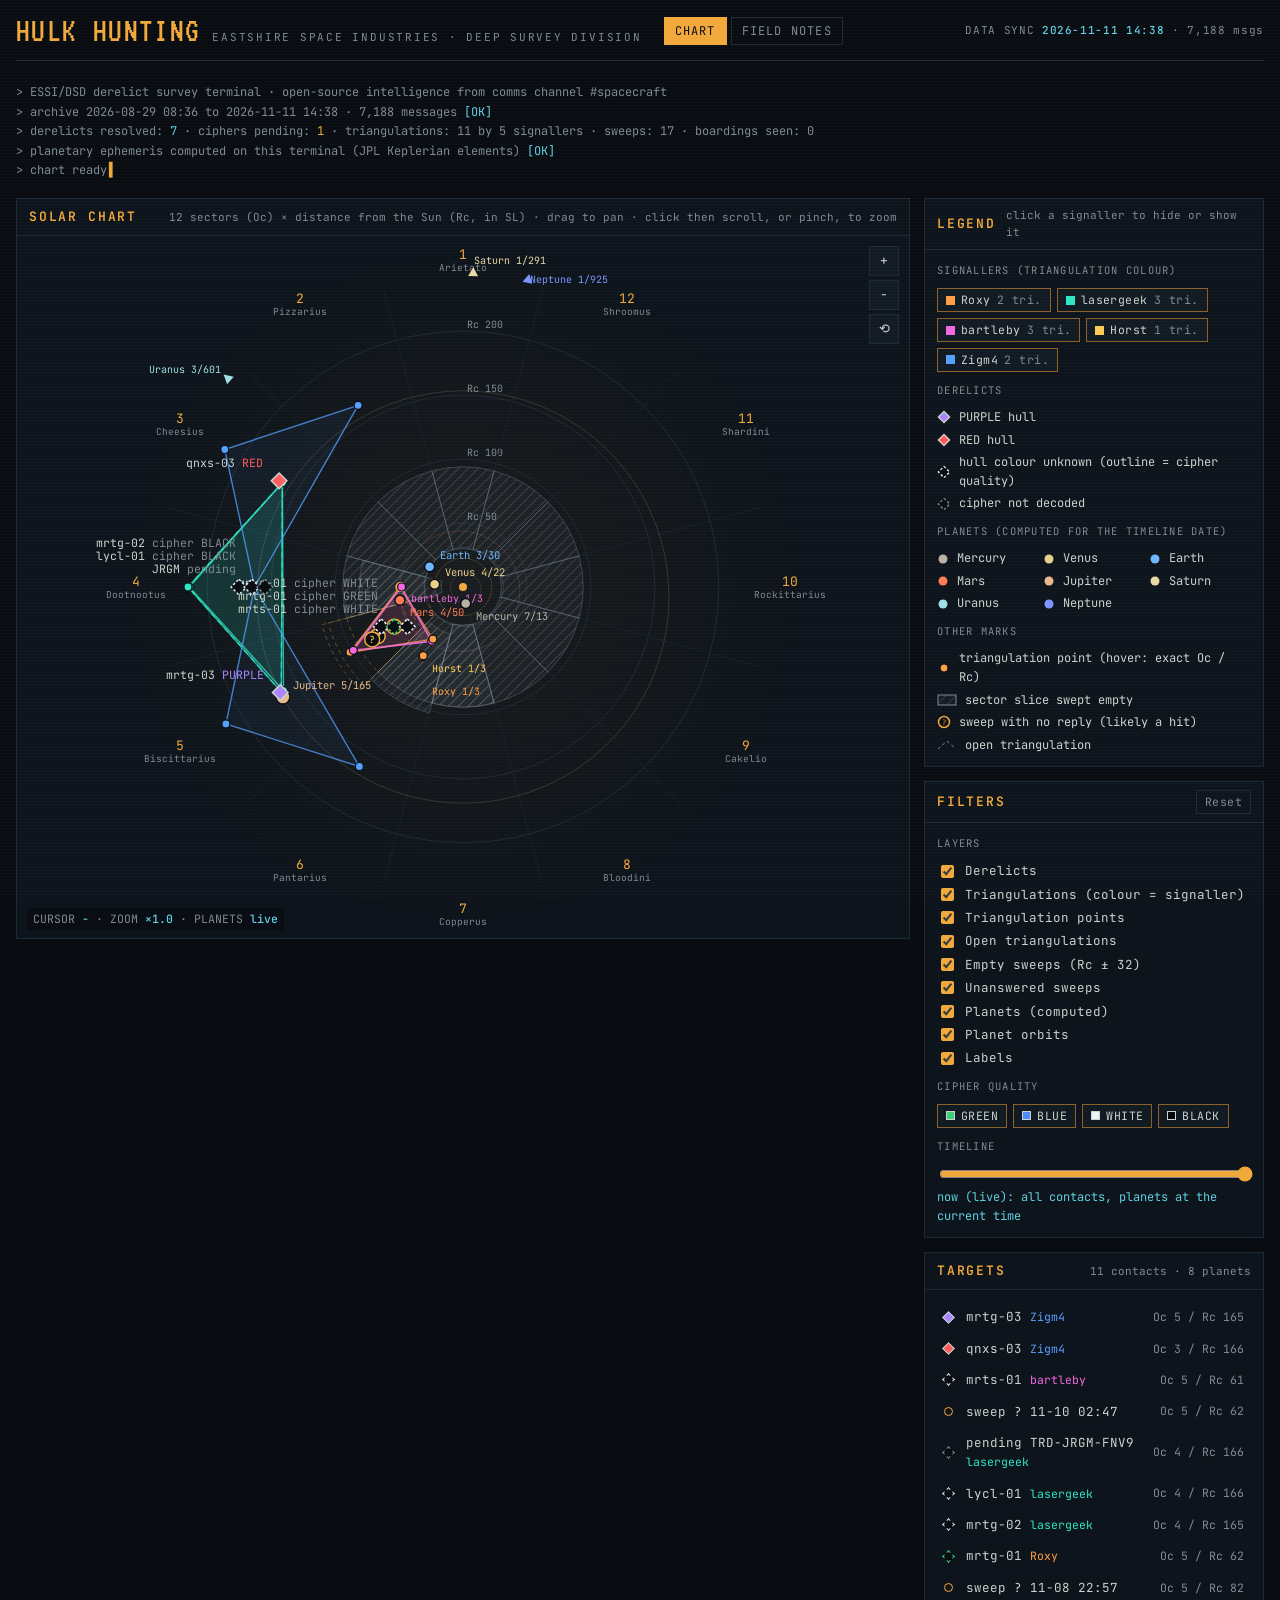
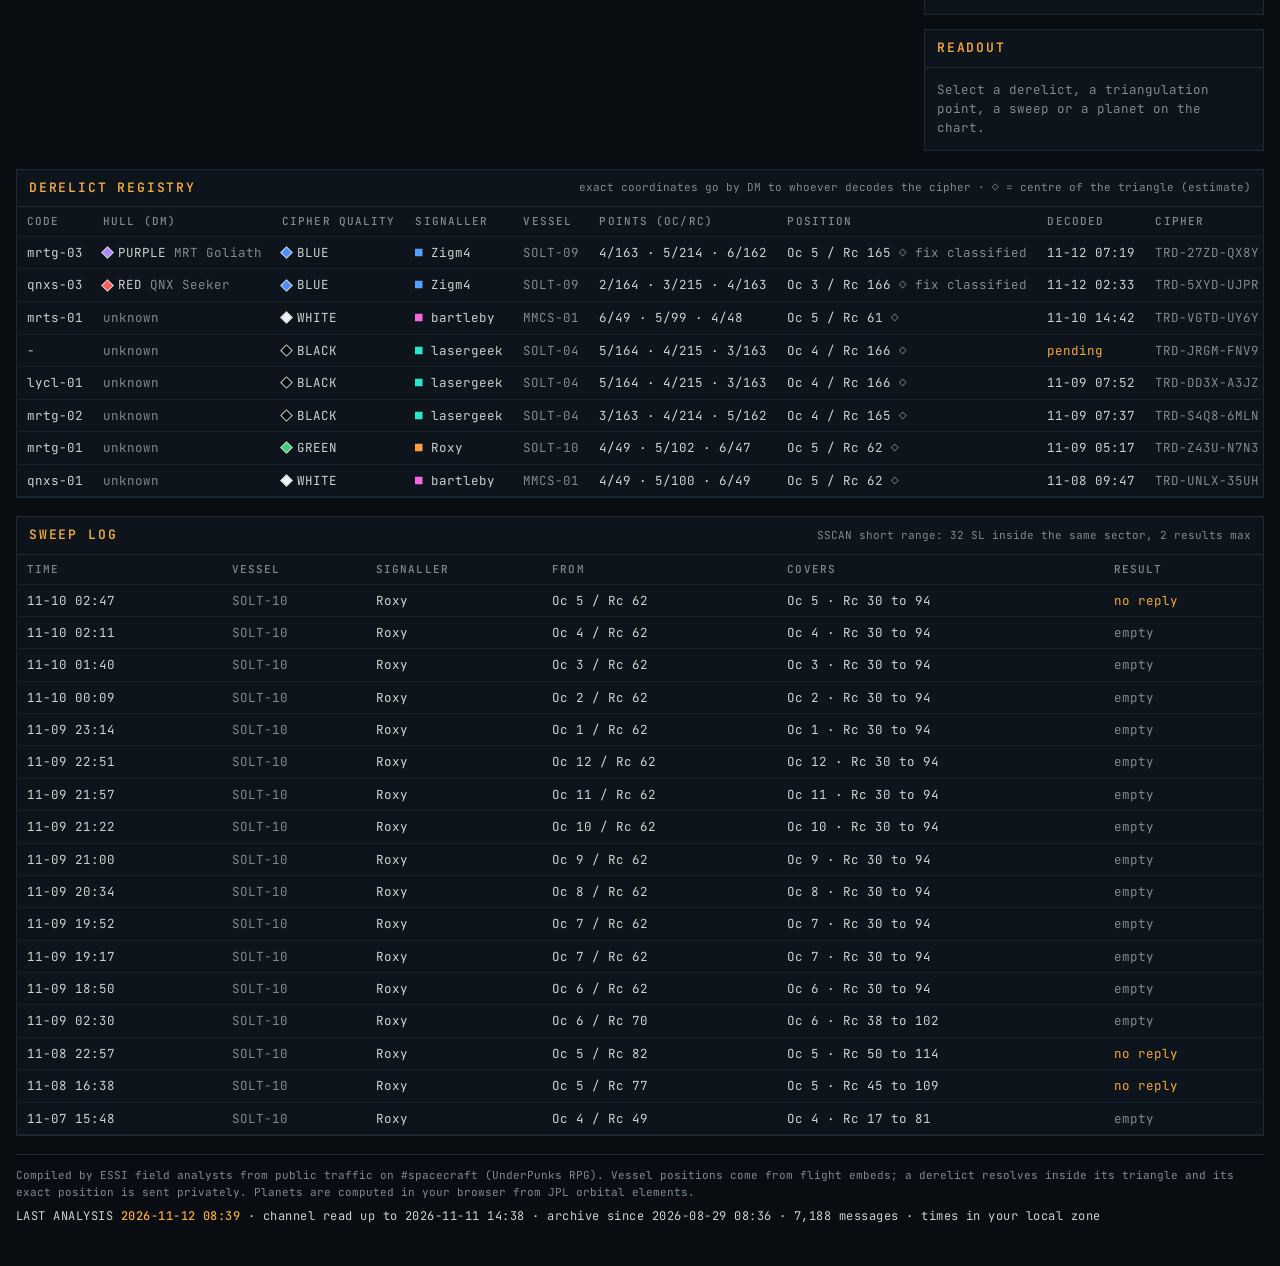
==== docs/index.html @ 432b31e9 "ESSI Hulk Hunting: survey chart, field notes and build tool Interactive polar chart of derelicts, tr" ====
<!doctype html>
<html lang="en">
<head>
<meta charset="utf-8">
<meta name="viewport" content="width=device-width, initial-scale=1, viewport-fit=cover">
<title>ESSI Hulk Hunting</title>
<meta name="description" content="EastShire Space Industries derelict survey: hulks resolved by triangulation, scanner sweeps and stations of the UnderPunks solar system.">
<link rel="icon" href="data:image/svg+xml,%3Csvg xmlns='http://www.w3.org/2000/svg' viewBox='0 0 16 16'%3E%3Crect width='16' height='16' fill='%23090d12'/%3E%3Cpath d='M8 2 L14 8 L8 14 L2 8 Z' fill='none' stroke='%23f2a93b' stroke-width='1.6'/%3E%3C/svg%3E">
<link rel="preconnect" href="https://fonts.googleapis.com">
<link rel="preconnect" href="https://fonts.gstatic.com" crossorigin>
<link rel="stylesheet" href="https://fonts.googleapis.com/css2?family=JetBrains+Mono:wght@400;500;600&family=VT323&display=swap">
<link rel="stylesheet" href="assets/essi.css">
<style>
.console { display: grid; grid-template-columns: minmax(0, 1fr) 340px; gap: 14px; align-items: start; }
@media (max-width: 1040px) { .console { grid-template-columns: minmax(0, 1fr); } }
.side { display: grid; gap: 14px; min-width: 0; }
.chart { position: relative; height: min(78vh, 820px); min-height: 380px; touch-action: none; overflow: hidden; background:
  radial-gradient(circle at 50% 50%, color-mix(in srgb, var(--amber) 5%, transparent), transparent 60%); }
.chart svg { width: 100%; height: 100%; display: block; cursor: grab; user-select: none; }
.chart svg.dragging { cursor: grabbing; }
.chart svg:focus-visible { outline: 1px solid var(--amber); outline-offset: -1px; }
.ctrl { position: absolute; top: 10px; right: calc(10px + env(safe-area-inset-right, 0px) * 0); display: grid; gap: 4px; }
.readout { position: absolute; left: 10px; bottom: 8px; font-size: 11.5px; color: var(--dim); pointer-events: none; background: color-mix(in srgb, var(--bg) 75%, transparent); padding: 2px 6px; }
.readout b { color: var(--cyan); font-weight: 500; }
.tip { position: absolute; pointer-events: none; background: var(--pane-2); border: 1px solid var(--amber-dim); padding: 4px 8px; font-size: 11.5px; white-space: nowrap; z-index: 5; }
.group-label { font-size: 10.5px; letter-spacing: 0.12em; color: var(--dim); text-transform: uppercase; }
.timeline { display: grid; gap: 4px; }
.timeline input { width: 100%; accent-color: var(--amber); }
.timeline .val { font-size: 12px; color: var(--cyan); }
.targets { display: grid; gap: 2px; max-height: 300px; overflow-y: auto; }
.target { font: inherit; font-size: 12.5px; text-align: left; background: transparent; color: var(--text); border: 1px solid transparent; padding: 4px 6px; cursor: pointer; display: grid; grid-template-columns: 14px minmax(0, 1fr) auto; gap: 8px; align-items: center; }
.target:hover { border-color: var(--line); background: var(--pane-2); }
.target.on { border-color: var(--amber-dim); background: var(--pane-2); }
.target .k { color: var(--dim); font-size: 11.5px; }
.target .mark { width: 9px; height: 9px; transform: rotate(45deg); border: 1px solid var(--text); display: inline-block; }
.target .mark.sweep { transform: none; border-radius: 50%; border-color: var(--amber); }
.detail dl { display: grid; grid-template-columns: auto minmax(0, 1fr); gap: 3px 12px; margin: 0; font-size: 12.5px; }
.detail dt { color: var(--dim); }
.detail dd { margin: 0; overflow-wrap: anywhere; }
.detail .note { font-size: 12px; color: var(--dim); }
.empty-state { color: var(--dim); font-size: 12.5px; }
.hint { position: absolute; left: 50%; top: 50%; transform: translate(-50%, -50%); background: var(--pane-2); border: 1px solid var(--amber-dim); color: var(--amber); padding: 6px 12px; font-size: 12px; pointer-events: none; }
.lgrid { display: grid; gap: 4px; font-size: 12px; color: var(--text); }
.lgrid .lg { display: inline-flex; align-items: center; gap: 8px; }
.lgrid svg { flex: none; }
.lgrid svg text { font-family: var(--font-mono); }
#lplanets { grid-template-columns: repeat(auto-fill, minmax(96px, 1fr)); }
.target .mark.planet { transform: none; border-radius: 50%; border-color: transparent; }
</style>
</head>
<body>
<div class="page">
  <div class="topbar">
    <div class="brand"><span class="logo">HULK HUNTING</span><span class="div">EastShire Space Industries · Deep Survey Division</span></div>
    <nav aria-label="Pages"><a href="index.html" aria-current="page">Chart</a><a href="notes.html">Field notes</a></nav>
    <div class="sync" id="sync">DATA SYNC …</div>
  </div>

  <div class="boot" id="boot" aria-live="polite">
    <div>&gt; ESSI/DSD derelict survey terminal · open-source intelligence from comms channel #spacecraft</div>
    <div>&gt; loading survey.json<span class="cursor"></span></div>
  </div>

  <div class="console">
    <section class="pane" aria-label="Solar chart">
      <header><h2>Solar chart</h2><span class="meta">12 sectors (Oc) × distance from the Sun (Rc, in SL) · drag to pan · click then scroll, or pinch, to zoom</span></header>
      <div class="chart" id="chart">
        <svg id="map" tabindex="0" role="application" aria-label="Interactive polar chart of derelicts, sweeps and stations. Arrow keys pan, plus and minus zoom, 0 resets.">
          <defs>
            <pattern id="hatch" width="7" height="7" patternUnits="userSpaceOnUse" patternTransform="rotate(45)">
              <rect width="7" height="7" fill="var(--empty)" fill-opacity="0.07"></rect>
              <line x1="0" y1="0" x2="0" y2="7" stroke="var(--empty)" stroke-width="1.6" stroke-opacity="0.35"></line>
            </pattern>
          </defs>
          <g id="layer"></g>
        </svg>
        <div class="ctrl">
          <button class="btn" id="zin" aria-label="Zoom in">+</button>
          <button class="btn" id="zout" aria-label="Zoom out">−</button>
          <button class="btn" id="zreset" aria-label="Reset view">⟲</button>
        </div>
        <div class="readout" id="readout">CURSOR <b>-</b> · ZOOM <b>×1.0</b></div>
        <div class="tip" id="tip" hidden></div>
        <div class="hint" id="hint" hidden>Click the chart, or hold Ctrl / ⌘, to zoom with the wheel</div>
      </div>
    </section>

    <div class="side">
      <section class="pane" aria-label="Legend">
        <header><h2>Legend</h2><span class="meta">click a signaller to hide or show it</span></header>
        <div class="body">
          <div class="group-label">Signallers (triangulation colour)</div>
          <div class="chips" id="fp"></div>
          <div class="group-label">Derelicts</div>
          <div class="lgrid" id="lhull"></div>
          <div class="group-label">Planets (computed for the timeline date)</div>
          <div class="lgrid" id="lplanets"></div>
          <div class="group-label">Other marks</div>
          <div class="lgrid">
            <span class="lg"><svg width="14" height="14" viewBox="0 0 14 14" aria-hidden="true"><circle cx="7" cy="7" r="4" fill="#ff9f43" stroke="var(--bg)" stroke-width="1.2"/></svg>triangulation point (hover: exact Oc / Rc)</span>
            <span class="lg"><svg width="20" height="12" viewBox="0 0 20 12" aria-hidden="true"><rect x="1" y="1" width="18" height="10" fill="url(#hatch)" stroke="var(--empty)"/></svg>sector slice swept empty</span>
            <span class="lg"><svg width="14" height="14" viewBox="0 0 14 14" aria-hidden="true"><circle cx="7" cy="7" r="5.5" fill="var(--bg)" stroke="var(--amber)" stroke-width="1.5"/><text x="7" y="10" text-anchor="middle" font-size="7.5" fill="var(--amber)">?</text></svg>sweep with no reply (likely a hit)</span>
            <span class="lg"><svg width="20" height="12" viewBox="0 0 20 12" aria-hidden="true"><path d="M1 10 L10 2 L19 10" fill="none" stroke="var(--dim)" stroke-dasharray="3 3"/></svg>open triangulation</span>
          </div>
        </div>
      </section>
      <section class="pane" aria-label="Filters">
        <header><h2>Filters</h2><button class="chip" id="fall" aria-pressed="false">Reset</button></header>
        <div class="body">
          <div class="group-label">Layers</div>
          <div id="layers" style="display:grid; gap:4px;"></div>
          <div class="group-label">Cipher quality</div>
          <div class="chips" id="fq"></div>
          <div class="group-label">Timeline</div>
          <div class="timeline">
            <input type="range" id="asof" min="0" max="0" value="0" aria-label="Show events up to this date">
            <span class="val" id="asof-val">-</span>
          </div>
        </div>
      </section>
      <section class="pane" aria-label="Targets">
        <header><h2>Targets</h2><span class="meta" id="tcount"></span></header>
        <div class="body"><div class="targets" id="targets"></div></div>
      </section>
      <section class="pane detail" aria-label="Selection">
        <header><h2>Readout</h2><span class="meta" id="dkind"></span></header>
        <div class="body" id="detail"><p class="empty-state">Select a derelict, a triangulation point, a sweep or a planet on the chart.</p></div>
      </section>
    </div>
  </div>

  <section class="pane" aria-label="Derelict registry">
    <header><h2>Derelict registry</h2><span class="meta">exact coordinates go by DM to whoever decodes the cipher · ◇ = centre of the triangle (estimate)</span></header>
    <div class="tablebox"><table id="registry"></table></div>
  </section>

  <section class="pane" aria-label="Sweep log">
    <header><h2>Sweep log</h2><span class="meta" id="sweepmeta"></span></header>
    <div class="tablebox"><table id="sweeps"></table></div>
  </section>

  <footer class="foot">
    <div>Compiled by ESSI field analysts from public traffic on #spacecraft (UnderPunks RPG). Vessel positions come from flight embeds; a derelict resolves inside its triangle and its exact position is sent privately. Planets are computed in your browser from JPL orbital elements.</div>
    <div class="analysis" id="analysis"></div>
  </footer>
</div>
<script src="assets/survey.js"></script>
<script src="assets/planets.js"></script>
<script src="assets/map.js"></script>
</body>
</html>
---- docs/assets/essi.css ----
/* ESSI Deep Survey terminal: shared styles.
   Layout: one dark CRT console. Top bar (division + nav + sync stamp), then each page's panes.
   Single theme by choice (terminal), colors as tokens. */
:root {
  --bg: #090d12;
  --pane: #0e141b;
  --pane-2: #121a23;
  --line: #1e2a36;
  --grid: #16212c;
  --text: #c9d4cc;
  --dim: #7d8b92;
  --amber: #f2a93b;
  --amber-dim: #8a6127;
  --cyan: #5fd0e3;
  --red: #ff6b5e;
  --empty: #7b8a99;
  --q-BLACK: #05070a;
  --q-WHITE: #eef3f7;
  --q-BLUE: #4f8dff;
  --q-GREEN: #3ccf7a;
  --q-RED: #ff5d5d;
  --q-PINK: #ff7fd8;
  --q-PURPLE: #ad84ff;
  --q-UNKNOWN: #7d8b92;
  --t-BLACK: #dfe6ff;
  --font-display: "VT323", "JetBrains Mono", ui-monospace, Menlo, monospace;
  --font-mono: "JetBrains Mono", "IBM Plex Mono", ui-monospace, Menlo, Consolas, monospace;
  color-scheme: dark;
}
* { box-sizing: border-box; }
html, body { margin: 0; }
body {
  background: var(--bg); color: var(--text); font-family: var(--font-mono); font-size: 14px; line-height: 1.55;
  padding-left: max(16px, env(safe-area-inset-left, 0px)); padding-right: max(16px, env(safe-area-inset-right, 0px));
  padding-block: 0 40px;
  font-variant-numeric: tabular-nums;
}
body::before { content: ""; position: fixed; inset: 0 0 auto; height: env(safe-area-inset-top, 0px); z-index: 30; background: var(--bg); }
body::after {               /* faint scanlines */
  content: ""; position: fixed; inset: 0; pointer-events: none; z-index: 50;
  background: repeating-linear-gradient(to bottom, rgba(255,255,255,0.018) 0 1px, transparent 1px 3px);
}
a { color: var(--cyan); text-decoration: none; }
a:hover { text-decoration: underline; }
:focus-visible { outline: 1px solid var(--amber); outline-offset: 2px; }
h1, h2, h3 { margin: 0; font-weight: 600; text-wrap: balance; }
h2 { font-size: 13px; letter-spacing: 0.14em; text-transform: uppercase; color: var(--amber); }
h3 { font-size: 14px; color: var(--text); }
p { margin: 0; max-width: 72ch; }
.dim { color: var(--dim); }
.amber { color: var(--amber); }
.cyan { color: var(--cyan); }
.page { max-width: 1400px; margin: 0 auto; display: grid; gap: 18px; }

/* top bar */
.topbar {
  position: sticky; top: env(safe-area-inset-top, 0px); z-index: 20; background: var(--bg);
  display: flex; flex-wrap: wrap; align-items: center; gap: 10px 22px; padding-block: 14px 12px;
  border-bottom: 1px solid var(--line);
}
.brand { display: flex; align-items: baseline; gap: 12px; flex-wrap: wrap; }
.brand .logo { font-family: var(--font-display); font-size: 34px; line-height: 1; color: var(--amber); letter-spacing: 0.04em; }
.brand .div { font-size: 11px; letter-spacing: 0.16em; color: var(--dim); text-transform: uppercase; }
nav { display: flex; gap: 4px; }
nav a { padding: 4px 10px; border: 1px solid var(--line); color: var(--dim); font-size: 12px; letter-spacing: 0.1em; text-transform: uppercase; }
nav a[aria-current="page"] { color: var(--bg); background: var(--amber); border-color: var(--amber); }
nav a:hover { text-decoration: none; color: var(--text); }
.sync { margin-left: auto; font-size: 11px; color: var(--dim); letter-spacing: 0.06em; }
.sync b { color: var(--cyan); font-weight: 500; }
@media (max-width: 720px) { .sync { margin-left: 0; width: 100%; } .topbar { position: static; } .brand .logo { font-size: 28px; } }

/* boot log */
.boot { font-size: 12px; color: var(--dim); display: grid; gap: 1px; padding-top: 4px; }
.boot .ok { color: var(--cyan); }
.boot .warn { color: var(--amber); }
.cursor::after { content: "▌"; color: var(--amber); margin-left: 2px; }
@media (prefers-reduced-motion: no-preference) { .cursor::after { animation: blink 1.1s steps(1) infinite; } }
@keyframes blink { 50% { opacity: 0; } }

/* panes */
.pane { background: var(--pane); border: 1px solid var(--line); min-width: 0; }
.pane > header { display: flex; align-items: center; justify-content: space-between; gap: 10px; padding: 8px 12px; border-bottom: 1px solid var(--line); }
.pane > header .meta { font-size: 11px; color: var(--dim); }
.pane .body { padding: 12px; display: grid; gap: 10px; }

/* chips & buttons */
.chips { display: flex; flex-wrap: wrap; gap: 6px; }
.chip {
  font: inherit; font-size: 11.5px; letter-spacing: 0.04em; color: var(--dim); background: transparent;
  border: 1px solid var(--line); padding: 2px 8px; cursor: pointer; display: inline-flex; align-items: center; gap: 6px;
}
.chip[aria-pressed="true"] { color: var(--text); border-color: var(--amber-dim); background: var(--pane-2); }
.chip .sw { width: 9px; height: 9px; display: inline-block; border: 1px solid var(--text); }
.btn { font: inherit; font-size: 13px; color: var(--text); background: var(--pane-2); border: 1px solid var(--line); min-width: 30px; height: 30px; padding: 0 8px; cursor: pointer; }
.btn:hover { border-color: var(--amber-dim); color: var(--amber); }
.check { display: flex; align-items: center; gap: 8px; font-size: 12.5px; color: var(--text); cursor: pointer; }
.check input { accent-color: var(--amber); }

/* tables */
.tablebox { overflow-x: auto; }
table { border-collapse: collapse; width: 100%; font-size: 12.5px; }
th, td { text-align: left; padding: 6px 10px; border-bottom: 1px solid var(--grid); white-space: nowrap; vertical-align: top; }
th { color: var(--dim); font-weight: 500; font-size: 11px; letter-spacing: 0.1em; text-transform: uppercase; position: sticky; top: 0; background: var(--pane); }
tbody tr { cursor: pointer; }
tbody tr:hover { background: var(--pane-2); }
tbody tr.on { background: color-mix(in srgb, var(--amber) 12%, transparent); }
td.wrap { white-space: normal; min-width: 240px; }
.q { display: inline-flex; align-items: center; gap: 6px; }
.q i { width: 9px; height: 9px; display: inline-block; transform: rotate(45deg); border: 1px solid var(--text); }
.tag { font-size: 10.5px; letter-spacing: 0.12em; text-transform: uppercase; padding: 0 6px; border: 1px solid var(--line); color: var(--dim); }
.tag.confirmed { color: var(--cyan); border-color: color-mix(in srgb, var(--cyan) 40%, transparent); }
.tag.likely { color: var(--amber); border-color: var(--amber-dim); }
.tag.hypothesis { color: var(--dim); }

footer.foot { font-size: 11px; color: var(--dim); border-top: 1px solid var(--line); padding-top: 12px; display: grid; gap: 6px; }
footer .analysis { font-size: 12px; letter-spacing: 0.04em; color: var(--text); }
footer .analysis b { color: var(--amber); font-weight: 500; }
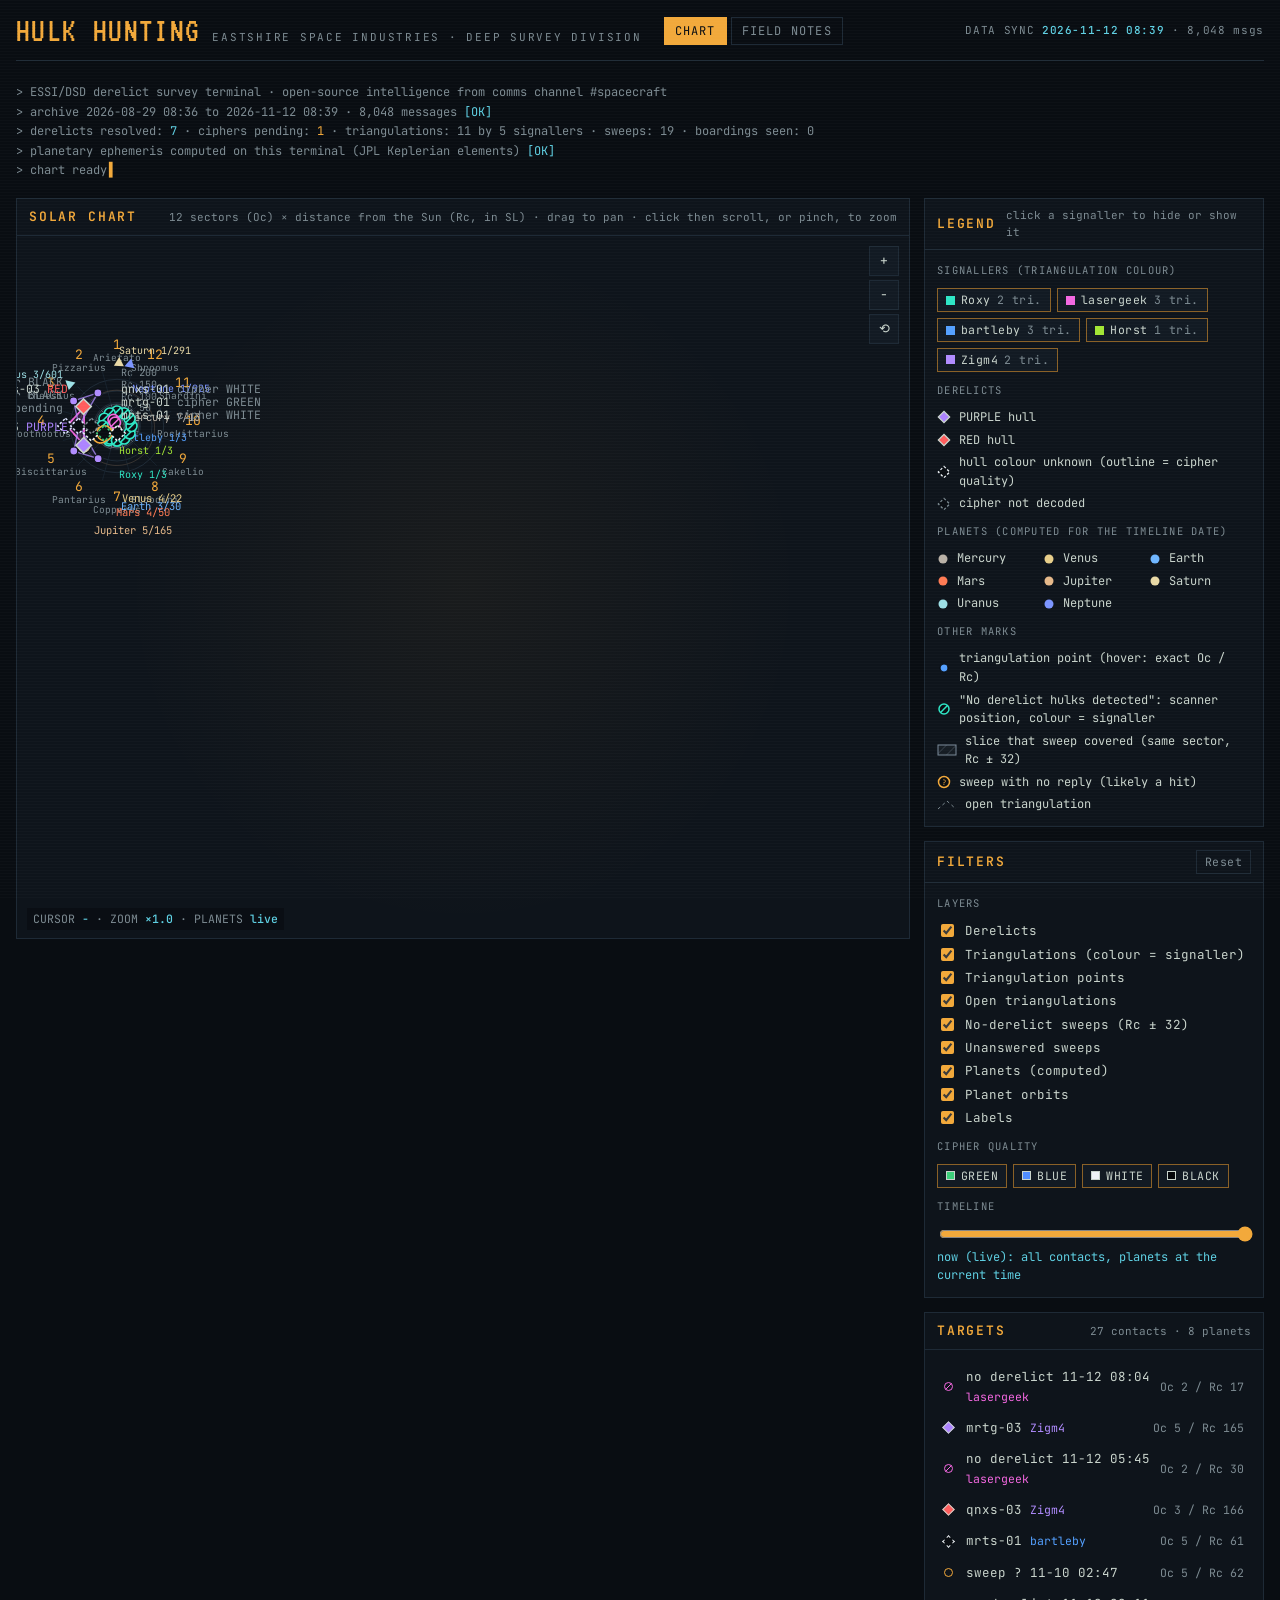
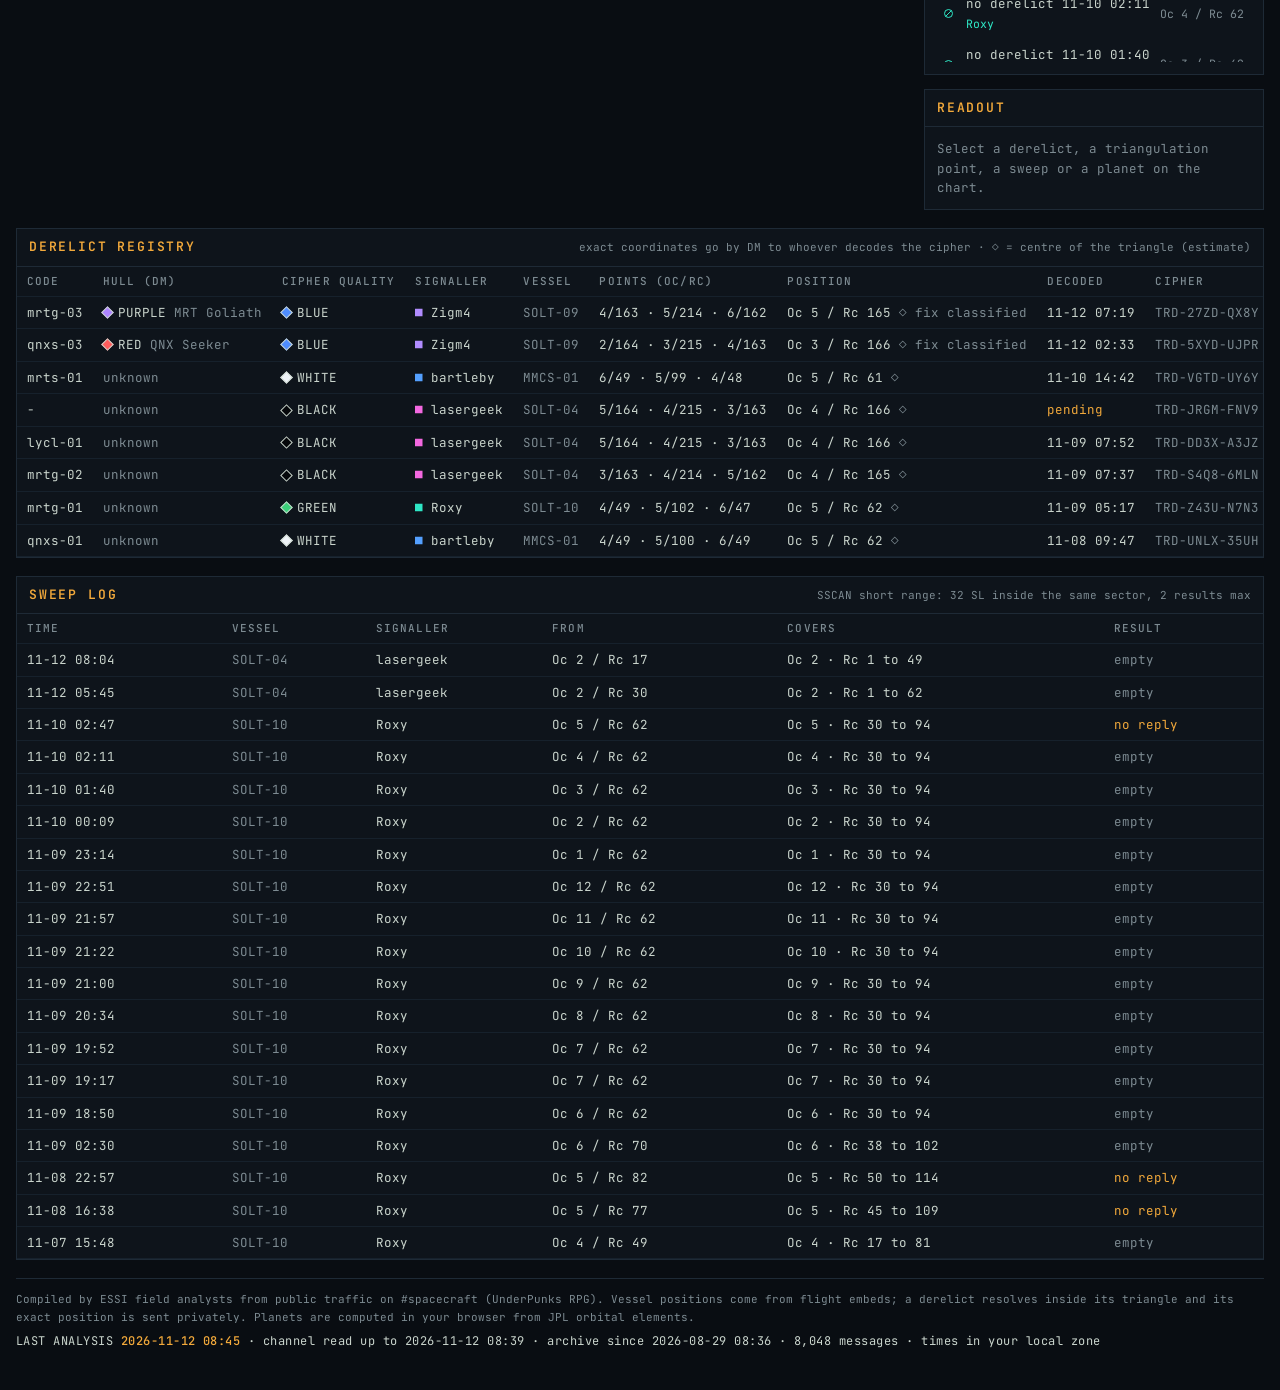
==== commit 423c5660: "Chart: no-derelict sweep markers at the scanner position, listed in targets Each "No derelict hulks " ====
--- a/docs/index.html
+++ b/docs/index.html
@@ -46,6 +46,7 @@
 .lgrid svg text { font-family: var(--font-mono); }
 #lplanets { grid-template-columns: repeat(auto-fill, minmax(96px, 1fr)); }
 .target .mark.planet { transform: none; border-radius: 50%; border-color: transparent; }
+.target .mark.nohulk { transform: none; border-radius: 50%; border: 1.5px solid var(--c); background: linear-gradient(135deg, transparent 44%, var(--c) 44% 56%, transparent 56%); }
 </style>
 </head>
 <body>
@@ -97,8 +98,9 @@
           <div class="lgrid" id="lplanets"></div>
           <div class="group-label">Other marks</div>
           <div class="lgrid">
-            <span class="lg"><svg width="14" height="14" viewBox="0 0 14 14" aria-hidden="true"><circle cx="7" cy="7" r="4" fill="#ff9f43" stroke="var(--bg)" stroke-width="1.2"/></svg>triangulation point (hover: exact Oc / Rc)</span>
-            <span class="lg"><svg width="20" height="12" viewBox="0 0 20 12" aria-hidden="true"><rect x="1" y="1" width="18" height="10" fill="url(#hatch)" stroke="var(--empty)"/></svg>sector slice swept empty</span>
+            <span class="lg"><svg width="14" height="14" viewBox="0 0 14 14" aria-hidden="true"><circle cx="7" cy="7" r="4" fill="#54a0ff" stroke="var(--bg)" stroke-width="1.2"/></svg>triangulation point (hover: exact Oc / Rc)</span>
+            <span class="lg"><svg width="14" height="14" viewBox="0 0 14 14" aria-hidden="true"><circle cx="7" cy="7" r="5" fill="var(--bg)" stroke="#2ee6c5" stroke-width="1.5"/><line x1="3.8" y1="10.2" x2="10.2" y2="3.8" stroke="#2ee6c5" stroke-width="1.5"/></svg>"No derelict hulks detected": scanner position, colour = signaller</span>
+            <span class="lg"><svg width="20" height="12" viewBox="0 0 20 12" aria-hidden="true"><rect x="1" y="1" width="18" height="10" fill="url(#hatch)" stroke="var(--empty)"/></svg>slice that sweep covered (same sector, Rc ± 32)</span>
             <span class="lg"><svg width="14" height="14" viewBox="0 0 14 14" aria-hidden="true"><circle cx="7" cy="7" r="5.5" fill="var(--bg)" stroke="var(--amber)" stroke-width="1.5"/><text x="7" y="10" text-anchor="middle" font-size="7.5" fill="var(--amber)">?</text></svg>sweep with no reply (likely a hit)</span>
             <span class="lg"><svg width="20" height="12" viewBox="0 0 20 12" aria-hidden="true"><path d="M1 10 L10 2 L19 10" fill="none" stroke="var(--dim)" stroke-dasharray="3 3"/></svg>open triangulation</span>
           </div>
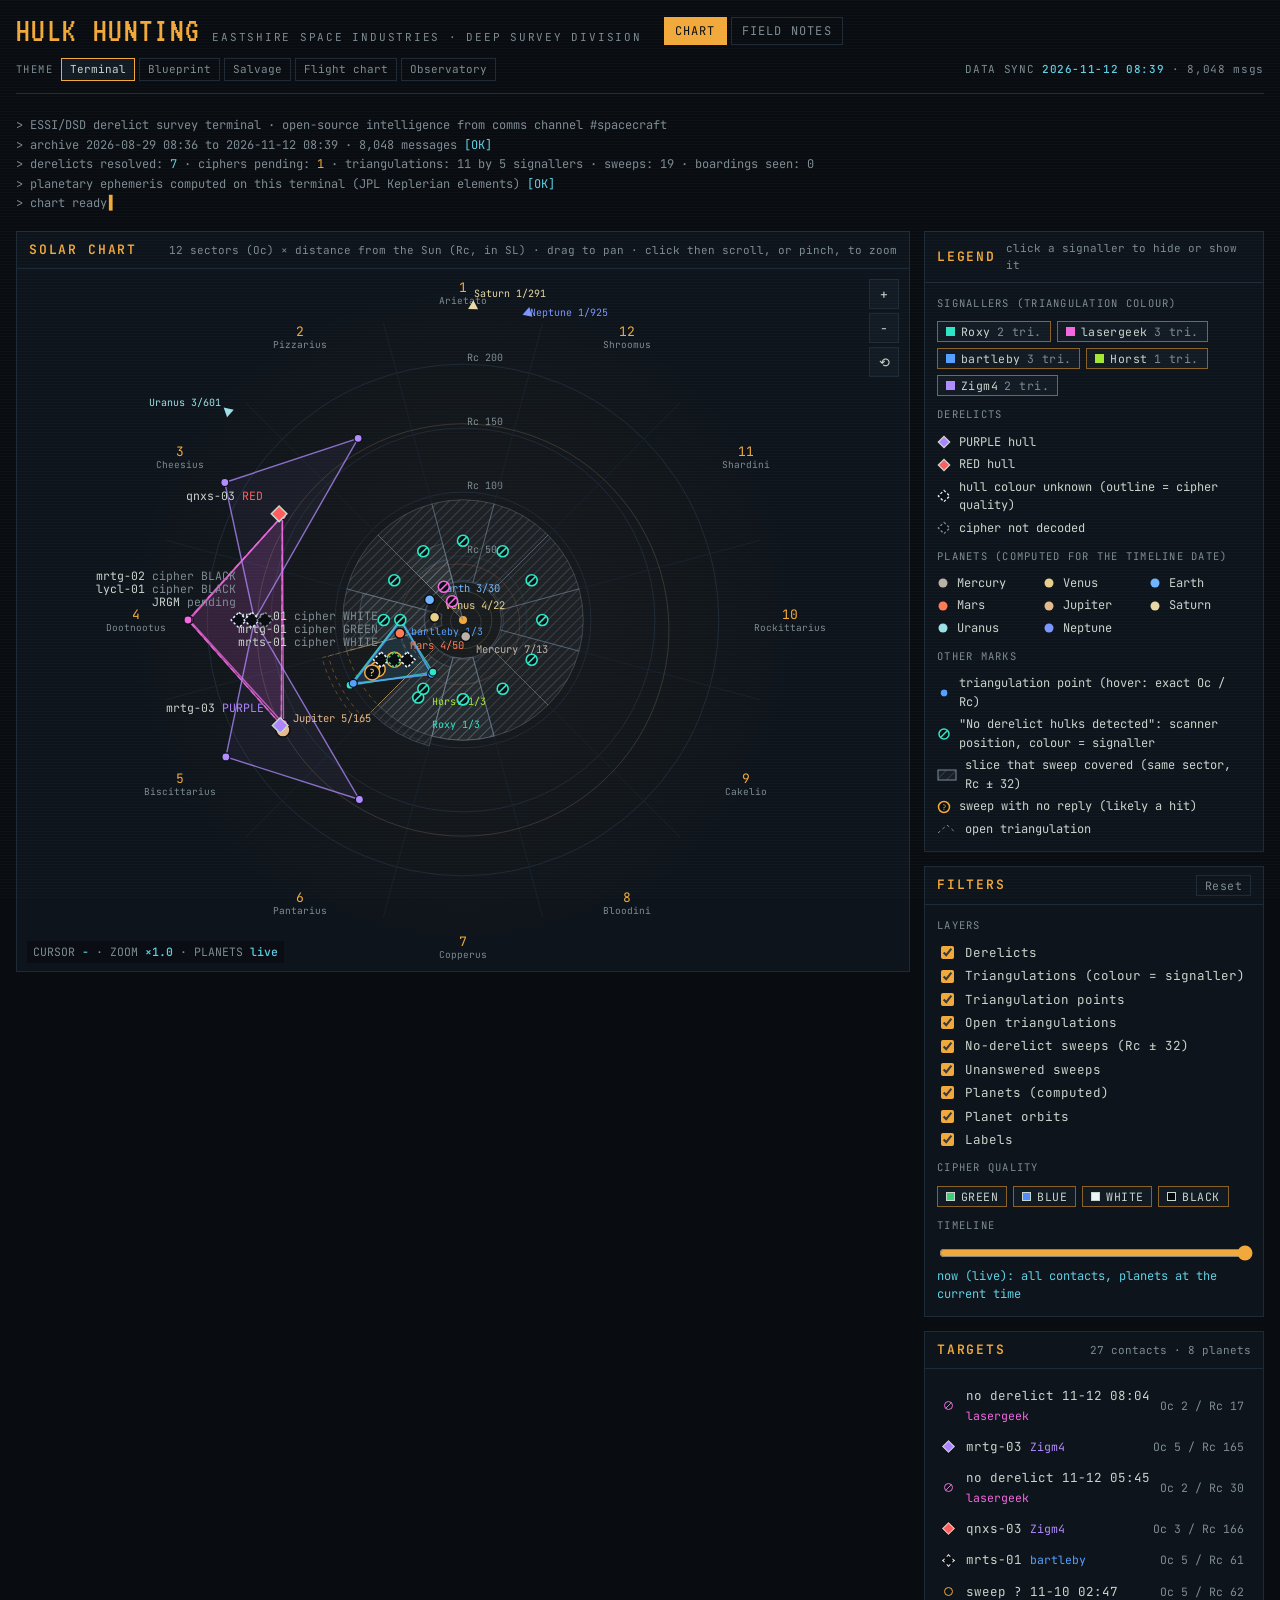
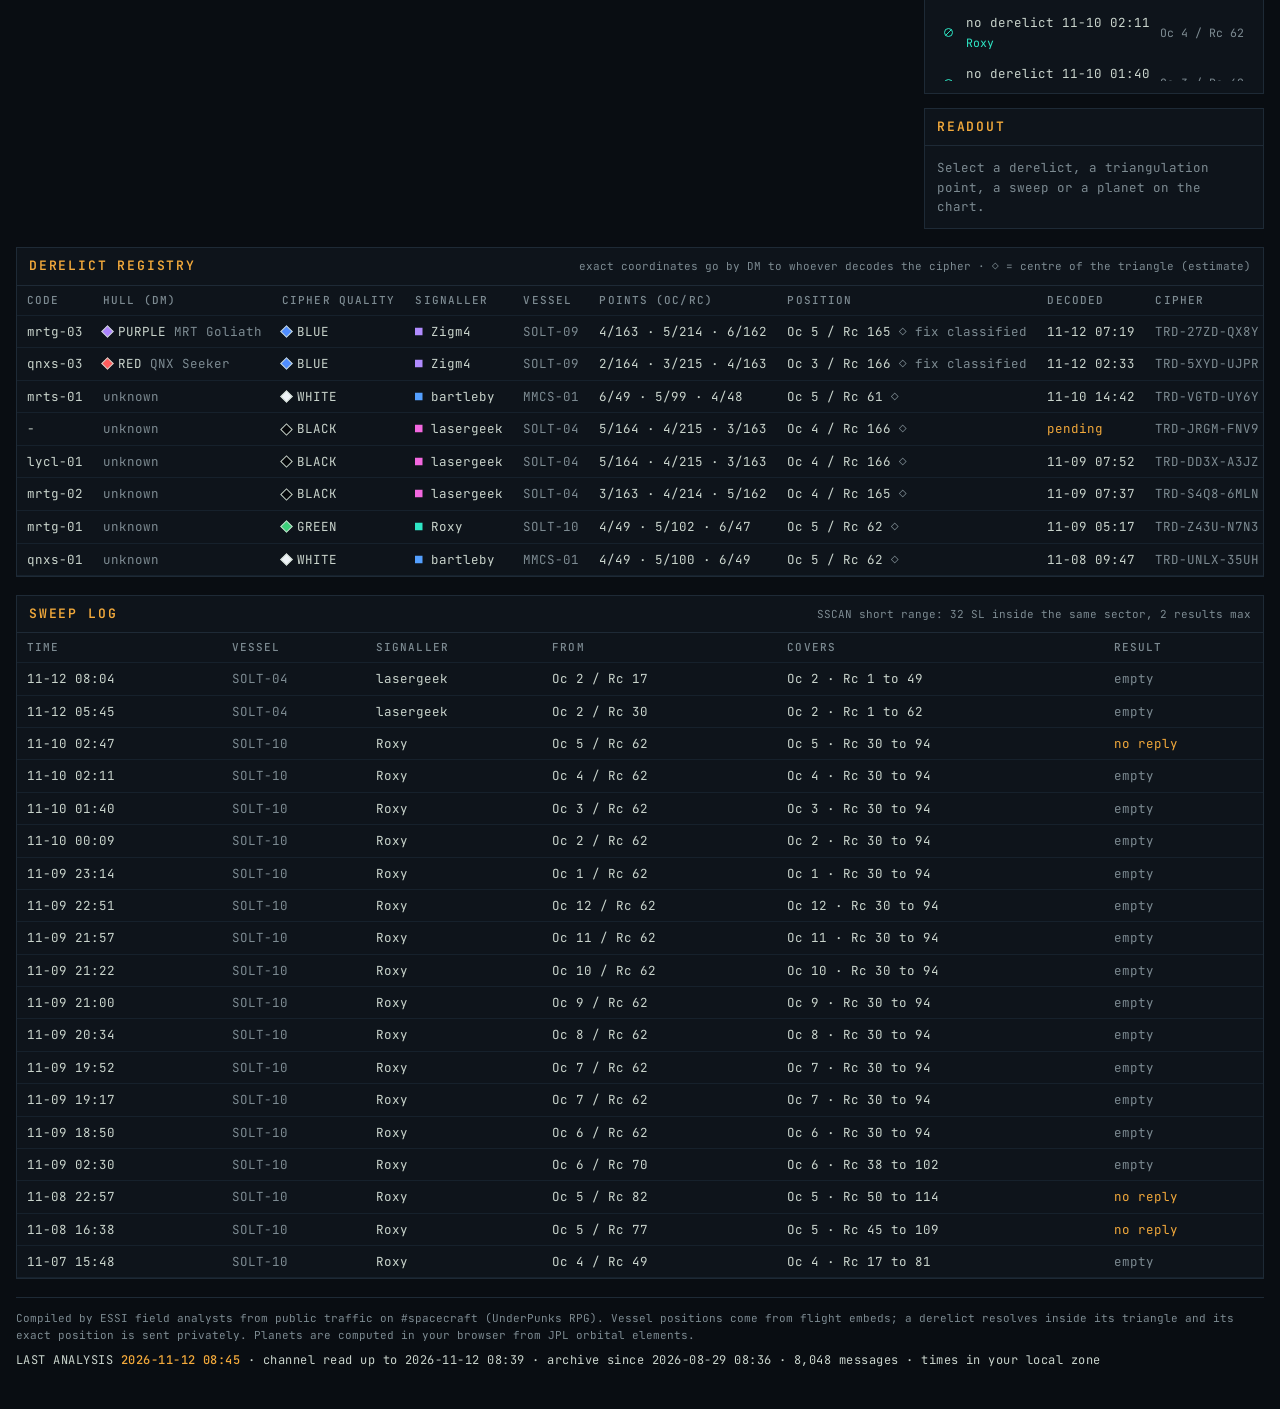
==== commit 1727f986: "Theme picker with five looks: Terminal, Blueprint, Salvage, Flight chart, Observatory Every colour a" ====
--- a/docs/index.html
+++ b/docs/index.html
@@ -8,42 +8,43 @@
 <link rel="icon" href="data:image/svg+xml,%3Csvg xmlns='http://www.w3.org/2000/svg' viewBox='0 0 16 16'%3E%3Crect width='16' height='16' fill='%23090d12'/%3E%3Cpath d='M8 2 L14 8 L8 14 L2 8 Z' fill='none' stroke='%23f2a93b' stroke-width='1.6'/%3E%3C/svg%3E">
 <link rel="preconnect" href="https://fonts.googleapis.com">
 <link rel="preconnect" href="https://fonts.gstatic.com" crossorigin>
-<link rel="stylesheet" href="https://fonts.googleapis.com/css2?family=JetBrains+Mono:wght@400;500;600&family=VT323&display=swap">
+<link rel="stylesheet" href="https://fonts.googleapis.com/css2?family=JetBrains+Mono:wght@400;500;600&family=VT323&family=Saira+Condensed:wght@600;700&family=IBM+Plex+Sans:wght@400;500;600&family=IBM+Plex+Mono:wght@400;500&family=Big+Shoulders+Stencil+Display:wght@700;800&family=Barlow:wght@400;500;600&family=Barlow+Condensed:wght@600;700&family=Martian+Mono:wght@400;500&family=Instrument+Serif:ital@0;1&family=Inter:wght@400;500;600&display=swap">
+<script>try { var s = new URLSearchParams(location.search).get("skin") || localStorage.getItem("essi-skin"); if (s) document.documentElement.dataset.skin = s; } catch (e) {}</script>
 <link rel="stylesheet" href="assets/essi.css">
 <style>
 .console { display: grid; grid-template-columns: minmax(0, 1fr) 340px; gap: 14px; align-items: start; }
 @media (max-width: 1040px) { .console { grid-template-columns: minmax(0, 1fr); } }
 .side { display: grid; gap: 14px; min-width: 0; }
 .chart { position: relative; height: min(78vh, 820px); min-height: 380px; touch-action: none; overflow: hidden; background:
-  radial-gradient(circle at 50% 50%, color-mix(in srgb, var(--amber) 5%, transparent), transparent 60%); }
+  radial-gradient(circle at 50% 50%, var(--glow), transparent 60%); }
 .chart svg { width: 100%; height: 100%; display: block; cursor: grab; user-select: none; }
 .chart svg.dragging { cursor: grabbing; }
-.chart svg:focus-visible { outline: 1px solid var(--amber); outline-offset: -1px; }
+.chart svg:focus-visible { outline: 1px solid var(--accent); outline-offset: -1px; }
 .ctrl { position: absolute; top: 10px; right: calc(10px + env(safe-area-inset-right, 0px) * 0); display: grid; gap: 4px; }
 .readout { position: absolute; left: 10px; bottom: 8px; font-size: 11.5px; color: var(--dim); pointer-events: none; background: color-mix(in srgb, var(--bg) 75%, transparent); padding: 2px 6px; }
-.readout b { color: var(--cyan); font-weight: 500; }
-.tip { position: absolute; pointer-events: none; background: var(--pane-2); border: 1px solid var(--amber-dim); padding: 4px 8px; font-size: 11.5px; white-space: nowrap; z-index: 5; }
+.readout b { color: var(--accent-2); font-weight: 500; }
+.tip { position: absolute; pointer-events: none; background: var(--pane-2); border: 1px solid var(--accent-dim); padding: 4px 8px; font-size: 11.5px; white-space: nowrap; z-index: 5; }
 .group-label { font-size: 10.5px; letter-spacing: 0.12em; color: var(--dim); text-transform: uppercase; }
 .timeline { display: grid; gap: 4px; }
-.timeline input { width: 100%; accent-color: var(--amber); }
-.timeline .val { font-size: 12px; color: var(--cyan); }
+.timeline input { width: 100%; accent-color: var(--accent); }
+.timeline .val { font-size: 12px; color: var(--accent-2); }
 .targets { display: grid; gap: 2px; max-height: 300px; overflow-y: auto; }
 .target { font: inherit; font-size: 12.5px; text-align: left; background: transparent; color: var(--text); border: 1px solid transparent; padding: 4px 6px; cursor: pointer; display: grid; grid-template-columns: 14px minmax(0, 1fr) auto; gap: 8px; align-items: center; }
 .target:hover { border-color: var(--line); background: var(--pane-2); }
-.target.on { border-color: var(--amber-dim); background: var(--pane-2); }
+.target.on { border-color: var(--accent-dim); background: var(--pane-2); }
 .target .k { color: var(--dim); font-size: 11.5px; }
 .target .mark { width: 9px; height: 9px; transform: rotate(45deg); border: 1px solid var(--text); display: inline-block; }
-.target .mark.sweep { transform: none; border-radius: 50%; border-color: var(--amber); }
+.target .mark.sweep { transform: none; border-radius: 50%; border-color: var(--accent); }
 .detail dl { display: grid; grid-template-columns: auto minmax(0, 1fr); gap: 3px 12px; margin: 0; font-size: 12.5px; }
 .detail dt { color: var(--dim); }
 .detail dd { margin: 0; overflow-wrap: anywhere; }
 .detail .note { font-size: 12px; color: var(--dim); }
 .empty-state { color: var(--dim); font-size: 12.5px; }
-.hint { position: absolute; left: 50%; top: 50%; transform: translate(-50%, -50%); background: var(--pane-2); border: 1px solid var(--amber-dim); color: var(--amber); padding: 6px 12px; font-size: 12px; pointer-events: none; }
+.hint { position: absolute; left: 50%; top: 50%; transform: translate(-50%, -50%); background: var(--pane-2); border: 1px solid var(--accent-dim); color: var(--accent); padding: 6px 12px; font-size: 12px; pointer-events: none; }
 .lgrid { display: grid; gap: 4px; font-size: 12px; color: var(--text); }
 .lgrid .lg { display: inline-flex; align-items: center; gap: 8px; }
 .lgrid svg { flex: none; }
-.lgrid svg text { font-family: var(--font-mono); }
+.lgrid svg text { font-family: var(--font-data); }
 #lplanets { grid-template-columns: repeat(auto-fill, minmax(96px, 1fr)); }
 .target .mark.planet { transform: none; border-radius: 50%; border-color: transparent; }
 .target .mark.nohulk { transform: none; border-radius: 50%; border: 1.5px solid var(--c); background: linear-gradient(135deg, transparent 44%, var(--c) 44% 56%, transparent 56%); }
@@ -54,6 +55,7 @@
   <div class="topbar">
     <div class="brand"><span class="logo">HULK HUNTING</span><span class="div">EastShire Space Industries · Deep Survey Division</span></div>
     <nav aria-label="Pages"><a href="index.html" aria-current="page">Chart</a><a href="notes.html">Field notes</a></nav>
+    <div class="skins" role="group" aria-label="Theme"><span class="lbl">Theme</span><button data-skin="terminal">Terminal</button><button data-skin="blueprint">Blueprint</button><button data-skin="salvage">Salvage</button><button data-skin="flight">Flight chart</button><button data-skin="observatory">Observatory</button></div>
     <div class="sync" id="sync">DATA SYNC …</div>
   </div>
 
@@ -98,10 +100,10 @@
           <div class="lgrid" id="lplanets"></div>
           <div class="group-label">Other marks</div>
           <div class="lgrid">
-            <span class="lg"><svg width="14" height="14" viewBox="0 0 14 14" aria-hidden="true"><circle cx="7" cy="7" r="4" fill="#54a0ff" stroke="var(--bg)" stroke-width="1.2"/></svg>triangulation point (hover: exact Oc / Rc)</span>
-            <span class="lg"><svg width="14" height="14" viewBox="0 0 14 14" aria-hidden="true"><circle cx="7" cy="7" r="5" fill="var(--bg)" stroke="#2ee6c5" stroke-width="1.5"/><line x1="3.8" y1="10.2" x2="10.2" y2="3.8" stroke="#2ee6c5" stroke-width="1.5"/></svg>"No derelict hulks detected": scanner position, colour = signaller</span>
+            <span class="lg"><svg width="14" height="14" viewBox="0 0 14 14" aria-hidden="true"><circle cx="7" cy="7" r="4" fill="var(--p3)" stroke="var(--bg)" stroke-width="1.2"/></svg>triangulation point (hover: exact Oc / Rc)</span>
+            <span class="lg"><svg width="14" height="14" viewBox="0 0 14 14" aria-hidden="true"><circle cx="7" cy="7" r="5" fill="var(--bg)" stroke="var(--p1)" stroke-width="1.5"/><line x1="3.8" y1="10.2" x2="10.2" y2="3.8" stroke="var(--p1)" stroke-width="1.5"/></svg>"No derelict hulks detected": scanner position, colour = signaller</span>
             <span class="lg"><svg width="20" height="12" viewBox="0 0 20 12" aria-hidden="true"><rect x="1" y="1" width="18" height="10" fill="url(#hatch)" stroke="var(--empty)"/></svg>slice that sweep covered (same sector, Rc ± 32)</span>
-            <span class="lg"><svg width="14" height="14" viewBox="0 0 14 14" aria-hidden="true"><circle cx="7" cy="7" r="5.5" fill="var(--bg)" stroke="var(--amber)" stroke-width="1.5"/><text x="7" y="10" text-anchor="middle" font-size="7.5" fill="var(--amber)">?</text></svg>sweep with no reply (likely a hit)</span>
+            <span class="lg"><svg width="14" height="14" viewBox="0 0 14 14" aria-hidden="true"><circle cx="7" cy="7" r="5.5" fill="var(--bg)" stroke="var(--accent)" stroke-width="1.5"/><text x="7" y="10" text-anchor="middle" font-size="7.5" fill="var(--accent)">?</text></svg>sweep with no reply (likely a hit)</span>
             <span class="lg"><svg width="20" height="12" viewBox="0 0 20 12" aria-hidden="true"><path d="M1 10 L10 2 L19 10" fill="none" stroke="var(--dim)" stroke-dasharray="3 3"/></svg>open triangulation</span>
           </div>
         </div>
--- a/docs/assets/essi.css
+++ b/docs/assets/essi.css
@@ -1,55 +1,138 @@
-/* ESSI Deep Survey terminal: shared styles.
-   Layout: one dark CRT console. Top bar (division + nav + sync stamp), then each page's panes.
-   Single theme by choice (terminal), colors as tokens. */
+/* ESSI Deep Survey: shared styles.
+   Layout: top bar (division, nav, theme picker, sync stamp), then each page's panes.
+   Every colour and typeface is a token; each theme (data-skin on <html>) redefines the whole set. */
+
+/* --- Terminal: amber CRT console (default) --------------------------------------------------- */
 :root {
-  --bg: #090d12;
-  --pane: #0e141b;
-  --pane-2: #121a23;
-  --line: #1e2a36;
-  --grid: #16212c;
-  --text: #c9d4cc;
-  --dim: #7d8b92;
-  --amber: #f2a93b;
-  --amber-dim: #8a6127;
-  --cyan: #5fd0e3;
-  --red: #ff6b5e;
-  --empty: #7b8a99;
-  --q-BLACK: #05070a;
-  --q-WHITE: #eef3f7;
-  --q-BLUE: #4f8dff;
-  --q-GREEN: #3ccf7a;
-  --q-RED: #ff5d5d;
-  --q-PINK: #ff7fd8;
-  --q-PURPLE: #ad84ff;
-  --q-UNKNOWN: #7d8b92;
-  --t-BLACK: #dfe6ff;
+  --bg: #090d12; --pane: #0e141b; --pane-2: #121a23; --line: #1e2a36; --grid: #16212c;
+  --text: #c9d4cc; --dim: #7d8b92;
+  --accent: #f2a93b; --accent-dim: #8a6127; --accent-2: #5fd0e3; --red: #ff6b5e; --empty: #7b8a99;
+  --glow: rgba(242, 169, 59, 0.05);
+  --q-BLACK: #05070a; --q-WHITE: #eef3f7; --q-BLUE: #4f8dff; --q-GREEN: #3ccf7a; --q-RED: #ff5d5d;
+  --q-PINK: #ff7fd8; --q-PURPLE: #ad84ff; --q-UNKNOWN: #7d8b92; --t-BLACK: #dfe6ff;
+  --p1: #2ee6c5; --p2: #f368e0; --p3: #54a0ff; --p4: #a3e635; --p5: #b18cff;
+  --p6: #ff7eb6; --p7: #7dffb3; --p8: #7fd6ff; --p9: #e8e8a0; --p10: #c9a0ff;
+  --pl-Mercury: #b9b1a6; --pl-Venus: #e8cf8a; --pl-Earth: #6fb6ff; --pl-Mars: #ff7b54;
+  --pl-Jupiter: #e6b98a; --pl-Saturn: #e9d9a6; --pl-Uranus: #9de0e6; --pl-Neptune: #7c95ff;
   --font-display: "VT323", "JetBrains Mono", ui-monospace, Menlo, monospace;
-  --font-mono: "JetBrains Mono", "IBM Plex Mono", ui-monospace, Menlo, Consolas, monospace;
+  --font-body: "JetBrains Mono", "IBM Plex Mono", ui-monospace, Menlo, Consolas, monospace;
+  --font-data: "JetBrains Mono", "IBM Plex Mono", ui-monospace, Menlo, Consolas, monospace;
+  --logo-size: 34px; --logo-track: 0.04em; --logo-weight: 400; --logo-style: normal;
+  --h2-track: 0.14em;
   color-scheme: dark;
 }
+
+/* --- Blueprint: cyanotype engineering plate --------------------------------------------------- */
+:root[data-skin="blueprint"] {
+  --bg: #0d2a4f; --pane: #10325c; --pane-2: #143b6a; --line: #3a5f8f; --grid: #22487a;
+  --text: #eaf3ff; --dim: #9ab4d6;
+  --accent: #ffe27a; --accent-dim: #a8924a; --accent-2: #9fe7ff; --red: #ff7a6b; --empty: #b8cde8;
+  --glow: rgba(159, 231, 255, 0.07);
+  --q-BLACK: #071525; --q-WHITE: #ffffff; --q-BLUE: #6fa8ff; --q-GREEN: #5fe39a; --q-RED: #ff7a6b;
+  --q-PINK: #ff9ad9; --q-PURPLE: #c49bff; --q-UNKNOWN: #9ab4d6; --t-BLACK: #ffffff;
+  --p1: #7cf5d8; --p2: #ff9ad5; --p3: #b9d8ff; --p4: #c5ff7a; --p5: #d6b3ff;
+  --p6: #ffb38a; --p7: #8affc9; --p8: #ffd6f2; --p9: #b3fff6; --p10: #e0c3ff;
+  --pl-Mercury: #d6d0c6; --pl-Venus: #ffe7a8; --pl-Earth: #9fd0ff; --pl-Mars: #ff9a7a;
+  --pl-Jupiter: #f1cfa2; --pl-Saturn: #f4e7bf; --pl-Uranus: #b8f0f4; --pl-Neptune: #a9b8ff;
+  --font-display: "Saira Condensed", "Arial Narrow", sans-serif;
+  --font-body: "IBM Plex Sans", "Helvetica Neue", Arial, sans-serif;
+  --font-data: "IBM Plex Mono", ui-monospace, Menlo, monospace;
+  --logo-size: 36px; --logo-track: 0.1em; --logo-weight: 700;
+  --h2-track: 0.16em;
+}
+:root[data-skin="blueprint"] body {
+  background-image: linear-gradient(rgba(159, 231, 255, 0.06) 1px, transparent 1px),
+                    linear-gradient(90deg, rgba(159, 231, 255, 0.06) 1px, transparent 1px);
+  background-size: 24px 24px;
+}
+
+/* --- Salvage: graphite hull plating and hazard yellow ------------------------------------------ */
+:root[data-skin="salvage"] {
+  --bg: #151618; --pane: #1c1e21; --pane-2: #23262a; --line: #363a40; --grid: #26292e;
+  --text: #ece7da; --dim: #918b7e;
+  --accent: #ffc61a; --accent-dim: #8a6d12; --accent-2: #7fc8c2; --red: #ff5f4a; --empty: #8a8f98;
+  --glow: rgba(255, 198, 26, 0.04);
+  --q-BLACK: #0a0a0a; --q-WHITE: #f4f1ea; --q-BLUE: #5b9bff; --q-GREEN: #57d18a; --q-RED: #ff5f4a;
+  --q-PINK: #ff86c8; --q-PURPLE: #b18cff; --q-UNKNOWN: #918b7e; --t-BLACK: #e6e6e6;
+  --p1: #4fd1c5; --p2: #ff7aa2; --p3: #7aa2ff; --p4: #b4e05a; --p5: #c792ea;
+  --p6: #f5a9ff; --p7: #8de0ff; --p8: #a0e8af; --p9: #ffb3c7; --p10: #9ab0ff;
+  --font-display: "Big Shoulders Stencil Display", "Impact", sans-serif;
+  --font-body: "Barlow", "Helvetica Neue", Arial, sans-serif;
+  --font-data: "Martian Mono", "JetBrains Mono", ui-monospace, monospace;
+  --logo-size: 40px; --logo-track: 0.06em; --logo-weight: 800;
+  --h2-track: 0.18em;
+}
+:root[data-skin="salvage"] .topbar::after {
+  content: ""; position: absolute; left: 0; right: 0; bottom: -7px; height: 6px;
+  background: repeating-linear-gradient(-45deg, var(--accent) 0 10px, #111214 10px 20px);
+}
+:root[data-skin="salvage"] .pane { border-top: 2px solid var(--accent-dim); }
+
+/* --- Flight chart: aeronautical sectional, light paper and magenta ----------------------------- */
+:root[data-skin="flight"] {
+  --bg: #f3f4ef; --pane: #fbfbf7; --pane-2: #eceee6; --line: #c6cbbf; --grid: #dfe3d8;
+  --text: #1a1e24; --dim: #5f6772;
+  --accent: #c2185b; --accent-dim: #e7a3c0; --accent-2: #1559b5; --red: #d93838; --empty: #6b7686;
+  --glow: rgba(21, 89, 181, 0.05);
+  --q-BLACK: #111418; --q-WHITE: #ffffff; --q-BLUE: #1f6fe0; --q-GREEN: #1d9a52; --q-RED: #d93838;
+  --q-PINK: #e0479a; --q-PURPLE: #7c3aed; --q-UNKNOWN: #8a929c; --t-BLACK: #111418;
+  --p1: #0f9488; --p2: #2563eb; --p3: #9333ea; --p4: #65a30d; --p5: #ea580c;
+  --p6: #0891b2; --p7: #b45309; --p8: #4f46e5; --p9: #15803d; --p10: #be123c;
+  --pl-Mercury: #7d756b; --pl-Venus: #b8902a; --pl-Earth: #2f78c4; --pl-Mars: #d0532c;
+  --pl-Jupiter: #a87a45; --pl-Saturn: #a8945a; --pl-Uranus: #2b9aa6; --pl-Neptune: #4256c9;
+  --font-display: "Barlow Condensed", "Arial Narrow", sans-serif;
+  --font-body: "Barlow", "Helvetica Neue", Arial, sans-serif;
+  --font-data: "IBM Plex Mono", ui-monospace, Menlo, monospace;
+  --logo-size: 36px; --logo-track: 0.08em; --logo-weight: 700;
+  --h2-track: 0.14em;
+  color-scheme: light;
+}
+:root[data-skin="flight"] .pane { box-shadow: 0 1px 0 var(--line); }
+:root[data-skin="flight"] .brand .logo { border-bottom: 3px solid var(--accent-2); padding-bottom: 2px; }
+
+/* --- Observatory: red-light dome at night ---------------------------------------------------- */
+:root[data-skin="observatory"] {
+  --bg: #0a0505; --pane: #110909; --pane-2: #190d0d; --line: #3b1c1a; --grid: #221110;
+  --text: #f2ddd6; --dim: #a6837b;
+  --accent: #ff5a45; --accent-dim: #7a2a21; --accent-2: #ffb59c; --red: #ff4d3d; --empty: #9b6f68;
+  --glow: rgba(255, 90, 69, 0.07);
+  --q-BLACK: #000000; --q-WHITE: #fff3ee; --q-BLUE: #6f9cff; --q-GREEN: #57d18a; --q-RED: #ff4d3d;
+  --q-PINK: #ff8fc8; --q-PURPLE: #b993ff; --q-UNKNOWN: #a6837b; --t-BLACK: #f2ddd6;
+  --p1: #7fd8c9; --p2: #ffd27f; --p3: #c3a6ff; --p4: #9fd36b; --p5: #8fd3ff;
+  --p6: #ff8fb1; --p7: #f5b8ff; --p8: #c8f08f; --p9: #ffc8a8; --p10: #a8e8ff;
+  --font-display: "Instrument Serif", Georgia, serif;
+  --font-body: "Inter", "Helvetica Neue", Arial, sans-serif;
+  --font-data: "JetBrains Mono", ui-monospace, Menlo, monospace;
+  --logo-size: 42px; --logo-track: 0.02em; --logo-weight: 400; --logo-style: italic;
+  --h2-track: 0.2em;
+}
+:root[data-skin="observatory"] body { background-image: radial-gradient(ellipse at 50% -10%, rgba(255, 90, 69, 0.08), transparent 55%); background-attachment: fixed; }
+
+/* --- Shared rules ------------------------------------------------------------------------------ */
 * { box-sizing: border-box; }
 html, body { margin: 0; }
 body {
-  background: var(--bg); color: var(--text); font-family: var(--font-mono); font-size: 14px; line-height: 1.55;
+  background-color: var(--bg); color: var(--text); font-family: var(--font-body); font-size: 14px; line-height: 1.55;
   padding-left: max(16px, env(safe-area-inset-left, 0px)); padding-right: max(16px, env(safe-area-inset-right, 0px));
   padding-block: 0 40px;
   font-variant-numeric: tabular-nums;
 }
 body::before { content: ""; position: fixed; inset: 0 0 auto; height: env(safe-area-inset-top, 0px); z-index: 30; background: var(--bg); }
-body::after {               /* faint scanlines */
+:root:not([data-skin]) body::after, :root[data-skin="terminal"] body::after {   /* faint scanlines, terminal only */
   content: ""; position: fixed; inset: 0; pointer-events: none; z-index: 50;
   background: repeating-linear-gradient(to bottom, rgba(255,255,255,0.018) 0 1px, transparent 1px 3px);
 }
-a { color: var(--cyan); text-decoration: none; }
+a { color: var(--accent-2); text-decoration: none; }
 a:hover { text-decoration: underline; }
-:focus-visible { outline: 1px solid var(--amber); outline-offset: 2px; }
+:focus-visible { outline: 1px solid var(--accent); outline-offset: 2px; }
 h1, h2, h3 { margin: 0; font-weight: 600; text-wrap: balance; }
-h2 { font-size: 13px; letter-spacing: 0.14em; text-transform: uppercase; color: var(--amber); }
+h2 { font-size: 13px; letter-spacing: var(--h2-track); text-transform: uppercase; color: var(--accent); }
 h3 { font-size: 14px; color: var(--text); }
 p { margin: 0; max-width: 72ch; }
+code, table, .boot, .sync, .tag, .chip, .btn, .readout, .tip, .target, .detail dd, .kpi span, svg text { font-family: var(--font-data); }
 .dim { color: var(--dim); }
-.amber { color: var(--amber); }
-.cyan { color: var(--cyan); }
+.amber { color: var(--accent); }
+.cyan { color: var(--accent-2); }
 .page { max-width: 1400px; margin: 0 auto; display: grid; gap: 18px; }
 
 /* top bar */
@@ -59,21 +142,26 @@
   border-bottom: 1px solid var(--line);
 }
 .brand { display: flex; align-items: baseline; gap: 12px; flex-wrap: wrap; }
-.brand .logo { font-family: var(--font-display); font-size: 34px; line-height: 1; color: var(--amber); letter-spacing: 0.04em; }
+.brand .logo { font-family: var(--font-display); font-size: var(--logo-size); font-weight: var(--logo-weight); font-style: var(--logo-style); line-height: 1; color: var(--accent); letter-spacing: var(--logo-track); }
 .brand .div { font-size: 11px; letter-spacing: 0.16em; color: var(--dim); text-transform: uppercase; }
 nav { display: flex; gap: 4px; }
 nav a { padding: 4px 10px; border: 1px solid var(--line); color: var(--dim); font-size: 12px; letter-spacing: 0.1em; text-transform: uppercase; }
-nav a[aria-current="page"] { color: var(--bg); background: var(--amber); border-color: var(--amber); }
+nav a[aria-current="page"] { color: var(--bg); background: var(--accent); border-color: var(--accent); }
 nav a:hover { text-decoration: none; color: var(--text); }
+.skins { display: flex; flex-wrap: wrap; align-items: center; gap: 4px; }
+.skins .lbl { font-size: 10.5px; letter-spacing: 0.14em; color: var(--dim); text-transform: uppercase; margin-right: 4px; }
+.skins button { font: inherit; font-family: var(--font-data); font-size: 11px; color: var(--dim); background: transparent; border: 1px solid var(--line); padding: 2px 8px; cursor: pointer; }
+.skins button[aria-pressed="true"] { color: var(--text); border-color: var(--accent); background: var(--pane-2); }
+.skins button:hover { color: var(--text); }
 .sync { margin-left: auto; font-size: 11px; color: var(--dim); letter-spacing: 0.06em; }
-.sync b { color: var(--cyan); font-weight: 500; }
-@media (max-width: 720px) { .sync { margin-left: 0; width: 100%; } .topbar { position: static; } .brand .logo { font-size: 28px; } }
+.sync b { color: var(--accent-2); font-weight: 500; }
+@media (max-width: 720px) { .sync { margin-left: 0; width: 100%; } .topbar { position: static; } .brand .logo { font-size: calc(var(--logo-size) * 0.82); } }
 
 /* boot log */
 .boot { font-size: 12px; color: var(--dim); display: grid; gap: 1px; padding-top: 4px; }
-.boot .ok { color: var(--cyan); }
-.boot .warn { color: var(--amber); }
-.cursor::after { content: "▌"; color: var(--amber); margin-left: 2px; }
+.boot .ok { color: var(--accent-2); }
+.boot .warn { color: var(--accent); }
+.cursor::after { content: "▌"; color: var(--accent); margin-left: 2px; }
 @media (prefers-reduced-motion: no-preference) { .cursor::after { animation: blink 1.1s steps(1) infinite; } }
 @keyframes blink { 50% { opacity: 0; } }
 
@@ -86,15 +174,15 @@
 /* chips & buttons */
 .chips { display: flex; flex-wrap: wrap; gap: 6px; }
 .chip {
-  font: inherit; font-size: 11.5px; letter-spacing: 0.04em; color: var(--dim); background: transparent;
+  font-size: 11.5px; letter-spacing: 0.04em; color: var(--dim); background: transparent;
   border: 1px solid var(--line); padding: 2px 8px; cursor: pointer; display: inline-flex; align-items: center; gap: 6px;
 }
-.chip[aria-pressed="true"] { color: var(--text); border-color: var(--amber-dim); background: var(--pane-2); }
+.chip[aria-pressed="true"] { color: var(--text); border-color: var(--accent-dim); background: var(--pane-2); }
 .chip .sw { width: 9px; height: 9px; display: inline-block; border: 1px solid var(--text); }
-.btn { font: inherit; font-size: 13px; color: var(--text); background: var(--pane-2); border: 1px solid var(--line); min-width: 30px; height: 30px; padding: 0 8px; cursor: pointer; }
-.btn:hover { border-color: var(--amber-dim); color: var(--amber); }
+.btn { font-size: 13px; color: var(--text); background: var(--pane-2); border: 1px solid var(--line); min-width: 30px; height: 30px; padding: 0 8px; cursor: pointer; }
+.btn:hover { border-color: var(--accent-dim); color: var(--accent); }
 .check { display: flex; align-items: center; gap: 8px; font-size: 12.5px; color: var(--text); cursor: pointer; }
-.check input { accent-color: var(--amber); }
+.check input { accent-color: var(--accent); }
 
 /* tables */
 .tablebox { overflow-x: auto; }
@@ -103,15 +191,15 @@
 th { color: var(--dim); font-weight: 500; font-size: 11px; letter-spacing: 0.1em; text-transform: uppercase; position: sticky; top: 0; background: var(--pane); }
 tbody tr { cursor: pointer; }
 tbody tr:hover { background: var(--pane-2); }
-tbody tr.on { background: color-mix(in srgb, var(--amber) 12%, transparent); }
+tbody tr.on { background: color-mix(in srgb, var(--accent) 12%, transparent); }
 td.wrap { white-space: normal; min-width: 240px; }
 .q { display: inline-flex; align-items: center; gap: 6px; }
 .q i { width: 9px; height: 9px; display: inline-block; transform: rotate(45deg); border: 1px solid var(--text); }
 .tag { font-size: 10.5px; letter-spacing: 0.12em; text-transform: uppercase; padding: 0 6px; border: 1px solid var(--line); color: var(--dim); }
-.tag.confirmed { color: var(--cyan); border-color: color-mix(in srgb, var(--cyan) 40%, transparent); }
-.tag.likely { color: var(--amber); border-color: var(--amber-dim); }
+.tag.confirmed { color: var(--accent-2); border-color: color-mix(in srgb, var(--accent-2) 40%, transparent); }
+.tag.likely { color: var(--accent); border-color: var(--accent-dim); }
 .tag.hypothesis { color: var(--dim); }
 
 footer.foot { font-size: 11px; color: var(--dim); border-top: 1px solid var(--line); padding-top: 12px; display: grid; gap: 6px; }
-footer .analysis { font-size: 12px; letter-spacing: 0.04em; color: var(--text); }
-footer .analysis b { color: var(--amber); font-weight: 500; }
+footer .analysis { font-size: 12px; letter-spacing: 0.04em; color: var(--text); font-family: var(--font-data); }
+footer .analysis b { color: var(--accent); font-weight: 500; }
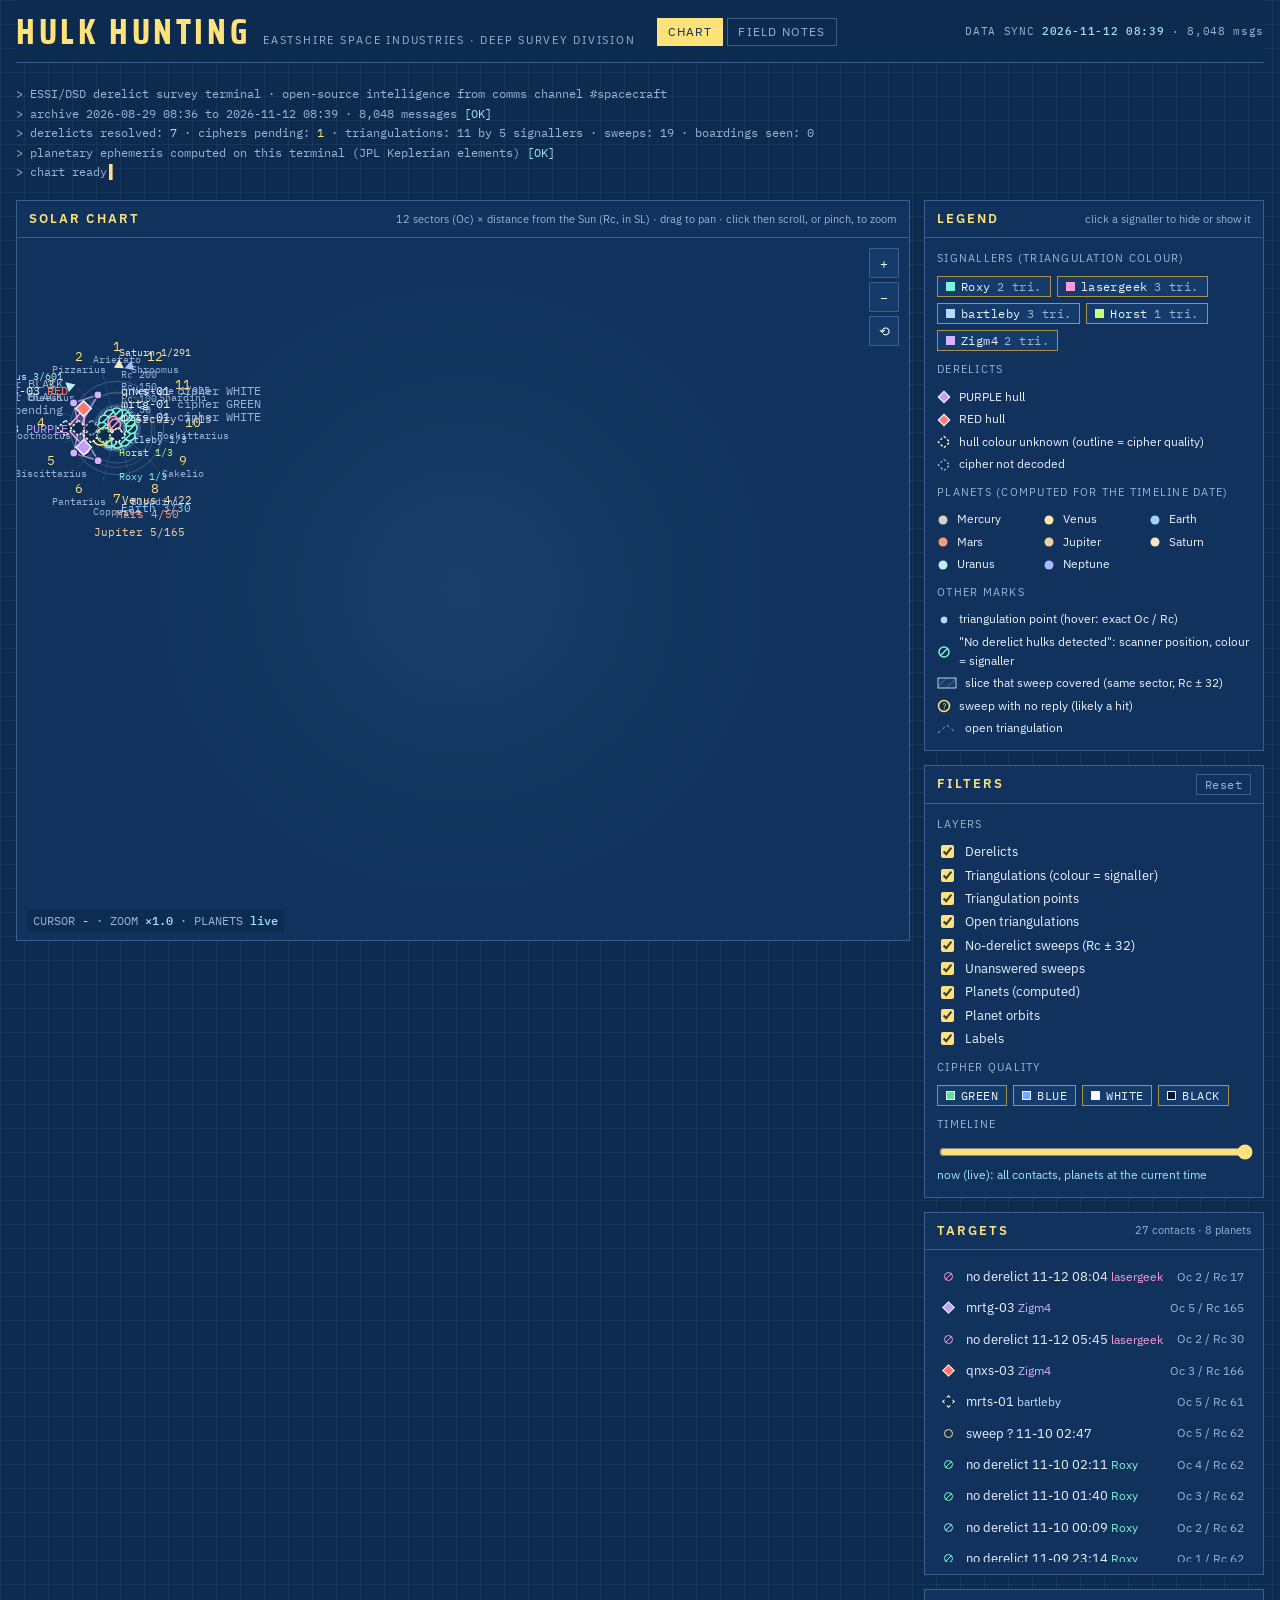
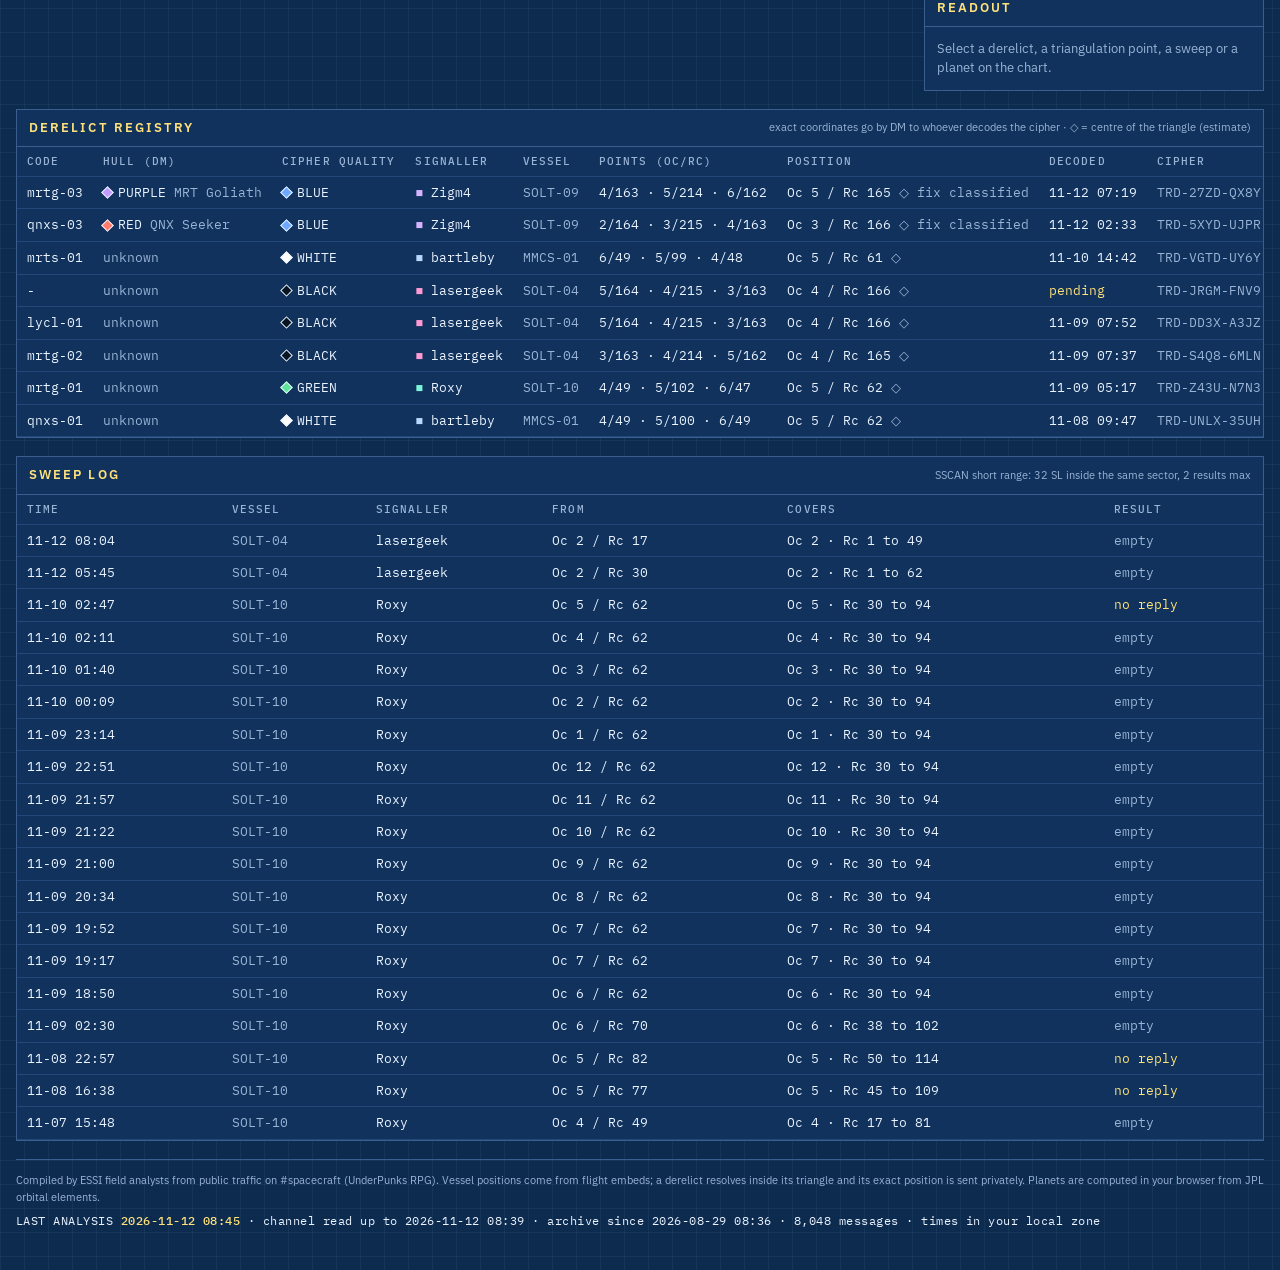
==== commit 0857734b: "Keep the Blueprint theme only: drop the picker, the other four looks and their fonts" ====
--- a/docs/index.html
+++ b/docs/index.html
@@ -8,8 +8,7 @@
 <link rel="icon" href="data:image/svg+xml,%3Csvg xmlns='http://www.w3.org/2000/svg' viewBox='0 0 16 16'%3E%3Crect width='16' height='16' fill='%23090d12'/%3E%3Cpath d='M8 2 L14 8 L8 14 L2 8 Z' fill='none' stroke='%23f2a93b' stroke-width='1.6'/%3E%3C/svg%3E">
 <link rel="preconnect" href="https://fonts.googleapis.com">
 <link rel="preconnect" href="https://fonts.gstatic.com" crossorigin>
-<link rel="stylesheet" href="https://fonts.googleapis.com/css2?family=JetBrains+Mono:wght@400;500;600&family=VT323&family=Saira+Condensed:wght@600;700&family=IBM+Plex+Sans:wght@400;500;600&family=IBM+Plex+Mono:wght@400;500&family=Big+Shoulders+Stencil+Display:wght@700;800&family=Barlow:wght@400;500;600&family=Barlow+Condensed:wght@600;700&family=Martian+Mono:wght@400;500&family=Instrument+Serif:ital@0;1&family=Inter:wght@400;500;600&display=swap">
-<script>try { var s = new URLSearchParams(location.search).get("skin") || localStorage.getItem("essi-skin"); if (s) document.documentElement.dataset.skin = s; } catch (e) {}</script>
+<link rel="stylesheet" href="https://fonts.googleapis.com/css2?family=Saira+Condensed:wght@600;700&family=IBM+Plex+Sans:wght@400;500;600&family=IBM+Plex+Mono:wght@400;500&display=swap">
 <link rel="stylesheet" href="assets/essi.css">
 <style>
 .console { display: grid; grid-template-columns: minmax(0, 1fr) 340px; gap: 14px; align-items: start; }
@@ -55,7 +54,6 @@
   <div class="topbar">
     <div class="brand"><span class="logo">HULK HUNTING</span><span class="div">EastShire Space Industries · Deep Survey Division</span></div>
     <nav aria-label="Pages"><a href="index.html" aria-current="page">Chart</a><a href="notes.html">Field notes</a></nav>
-    <div class="skins" role="group" aria-label="Theme"><span class="lbl">Theme</span><button data-skin="terminal">Terminal</button><button data-skin="blueprint">Blueprint</button><button data-skin="salvage">Salvage</button><button data-skin="flight">Flight chart</button><button data-skin="observatory">Observatory</button></div>
     <div class="sync" id="sync">DATA SYNC …</div>
   </div>
 
--- a/docs/assets/essi.css
+++ b/docs/assets/essi.css
@@ -1,29 +1,6 @@
-/* ESSI Deep Survey: shared styles.
-   Layout: top bar (division, nav, theme picker, sync stamp), then each page's panes.
-   Every colour and typeface is a token; each theme (data-skin on <html>) redefines the whole set. */
-
-/* --- Terminal: amber CRT console (default) --------------------------------------------------- */
+/* ESSI Deep Survey: shared styles, Blueprint theme (cyanotype engineering plate).
+   Layout: top bar (division, nav, sync stamp), then each page's panes. Every colour and typeface is a token. */
 :root {
-  --bg: #090d12; --pane: #0e141b; --pane-2: #121a23; --line: #1e2a36; --grid: #16212c;
-  --text: #c9d4cc; --dim: #7d8b92;
-  --accent: #f2a93b; --accent-dim: #8a6127; --accent-2: #5fd0e3; --red: #ff6b5e; --empty: #7b8a99;
-  --glow: rgba(242, 169, 59, 0.05);
-  --q-BLACK: #05070a; --q-WHITE: #eef3f7; --q-BLUE: #4f8dff; --q-GREEN: #3ccf7a; --q-RED: #ff5d5d;
-  --q-PINK: #ff7fd8; --q-PURPLE: #ad84ff; --q-UNKNOWN: #7d8b92; --t-BLACK: #dfe6ff;
-  --p1: #2ee6c5; --p2: #f368e0; --p3: #54a0ff; --p4: #a3e635; --p5: #b18cff;
-  --p6: #ff7eb6; --p7: #7dffb3; --p8: #7fd6ff; --p9: #e8e8a0; --p10: #c9a0ff;
-  --pl-Mercury: #b9b1a6; --pl-Venus: #e8cf8a; --pl-Earth: #6fb6ff; --pl-Mars: #ff7b54;
-  --pl-Jupiter: #e6b98a; --pl-Saturn: #e9d9a6; --pl-Uranus: #9de0e6; --pl-Neptune: #7c95ff;
-  --font-display: "VT323", "JetBrains Mono", ui-monospace, Menlo, monospace;
-  --font-body: "JetBrains Mono", "IBM Plex Mono", ui-monospace, Menlo, Consolas, monospace;
-  --font-data: "JetBrains Mono", "IBM Plex Mono", ui-monospace, Menlo, Consolas, monospace;
-  --logo-size: 34px; --logo-track: 0.04em; --logo-weight: 400; --logo-style: normal;
-  --h2-track: 0.14em;
-  color-scheme: dark;
-}
-
-/* --- Blueprint: cyanotype engineering plate --------------------------------------------------- */
-:root[data-skin="blueprint"] {
   --bg: #0d2a4f; --pane: #10325c; --pane-2: #143b6a; --line: #3a5f8f; --grid: #22487a;
   --text: #eaf3ff; --dim: #9ab4d6;
   --accent: #ffe27a; --accent-dim: #a8924a; --accent-2: #9fe7ff; --red: #ff7a6b; --empty: #b8cde8;
@@ -37,76 +14,15 @@
   --font-display: "Saira Condensed", "Arial Narrow", sans-serif;
   --font-body: "IBM Plex Sans", "Helvetica Neue", Arial, sans-serif;
   --font-data: "IBM Plex Mono", ui-monospace, Menlo, monospace;
-  --logo-size: 36px; --logo-track: 0.1em; --logo-weight: 700;
+  --logo-size: 36px; --logo-track: 0.1em; --logo-weight: 700; --logo-style: normal;
   --h2-track: 0.16em;
+  color-scheme: dark;
 }
-:root[data-skin="blueprint"] body {
+body {
   background-image: linear-gradient(rgba(159, 231, 255, 0.06) 1px, transparent 1px),
                     linear-gradient(90deg, rgba(159, 231, 255, 0.06) 1px, transparent 1px);
   background-size: 24px 24px;
 }
-
-/* --- Salvage: graphite hull plating and hazard yellow ------------------------------------------ */
-:root[data-skin="salvage"] {
-  --bg: #151618; --pane: #1c1e21; --pane-2: #23262a; --line: #363a40; --grid: #26292e;
-  --text: #ece7da; --dim: #918b7e;
-  --accent: #ffc61a; --accent-dim: #8a6d12; --accent-2: #7fc8c2; --red: #ff5f4a; --empty: #8a8f98;
-  --glow: rgba(255, 198, 26, 0.04);
-  --q-BLACK: #0a0a0a; --q-WHITE: #f4f1ea; --q-BLUE: #5b9bff; --q-GREEN: #57d18a; --q-RED: #ff5f4a;
-  --q-PINK: #ff86c8; --q-PURPLE: #b18cff; --q-UNKNOWN: #918b7e; --t-BLACK: #e6e6e6;
-  --p1: #4fd1c5; --p2: #ff7aa2; --p3: #7aa2ff; --p4: #b4e05a; --p5: #c792ea;
-  --p6: #f5a9ff; --p7: #8de0ff; --p8: #a0e8af; --p9: #ffb3c7; --p10: #9ab0ff;
-  --font-display: "Big Shoulders Stencil Display", "Impact", sans-serif;
-  --font-body: "Barlow", "Helvetica Neue", Arial, sans-serif;
-  --font-data: "Martian Mono", "JetBrains Mono", ui-monospace, monospace;
-  --logo-size: 40px; --logo-track: 0.06em; --logo-weight: 800;
-  --h2-track: 0.18em;
-}
-:root[data-skin="salvage"] .topbar::after {
-  content: ""; position: absolute; left: 0; right: 0; bottom: -7px; height: 6px;
-  background: repeating-linear-gradient(-45deg, var(--accent) 0 10px, #111214 10px 20px);
-}
-:root[data-skin="salvage"] .pane { border-top: 2px solid var(--accent-dim); }
-
-/* --- Flight chart: aeronautical sectional, light paper and magenta ----------------------------- */
-:root[data-skin="flight"] {
-  --bg: #f3f4ef; --pane: #fbfbf7; --pane-2: #eceee6; --line: #c6cbbf; --grid: #dfe3d8;
-  --text: #1a1e24; --dim: #5f6772;
-  --accent: #c2185b; --accent-dim: #e7a3c0; --accent-2: #1559b5; --red: #d93838; --empty: #6b7686;
-  --glow: rgba(21, 89, 181, 0.05);
-  --q-BLACK: #111418; --q-WHITE: #ffffff; --q-BLUE: #1f6fe0; --q-GREEN: #1d9a52; --q-RED: #d93838;
-  --q-PINK: #e0479a; --q-PURPLE: #7c3aed; --q-UNKNOWN: #8a929c; --t-BLACK: #111418;
-  --p1: #0f9488; --p2: #2563eb; --p3: #9333ea; --p4: #65a30d; --p5: #ea580c;
-  --p6: #0891b2; --p7: #b45309; --p8: #4f46e5; --p9: #15803d; --p10: #be123c;
-  --pl-Mercury: #7d756b; --pl-Venus: #b8902a; --pl-Earth: #2f78c4; --pl-Mars: #d0532c;
-  --pl-Jupiter: #a87a45; --pl-Saturn: #a8945a; --pl-Uranus: #2b9aa6; --pl-Neptune: #4256c9;
-  --font-display: "Barlow Condensed", "Arial Narrow", sans-serif;
-  --font-body: "Barlow", "Helvetica Neue", Arial, sans-serif;
-  --font-data: "IBM Plex Mono", ui-monospace, Menlo, monospace;
-  --logo-size: 36px; --logo-track: 0.08em; --logo-weight: 700;
-  --h2-track: 0.14em;
-  color-scheme: light;
-}
-:root[data-skin="flight"] .pane { box-shadow: 0 1px 0 var(--line); }
-:root[data-skin="flight"] .brand .logo { border-bottom: 3px solid var(--accent-2); padding-bottom: 2px; }
-
-/* --- Observatory: red-light dome at night ---------------------------------------------------- */
-:root[data-skin="observatory"] {
-  --bg: #0a0505; --pane: #110909; --pane-2: #190d0d; --line: #3b1c1a; --grid: #221110;
-  --text: #f2ddd6; --dim: #a6837b;
-  --accent: #ff5a45; --accent-dim: #7a2a21; --accent-2: #ffb59c; --red: #ff4d3d; --empty: #9b6f68;
-  --glow: rgba(255, 90, 69, 0.07);
-  --q-BLACK: #000000; --q-WHITE: #fff3ee; --q-BLUE: #6f9cff; --q-GREEN: #57d18a; --q-RED: #ff4d3d;
-  --q-PINK: #ff8fc8; --q-PURPLE: #b993ff; --q-UNKNOWN: #a6837b; --t-BLACK: #f2ddd6;
-  --p1: #7fd8c9; --p2: #ffd27f; --p3: #c3a6ff; --p4: #9fd36b; --p5: #8fd3ff;
-  --p6: #ff8fb1; --p7: #f5b8ff; --p8: #c8f08f; --p9: #ffc8a8; --p10: #a8e8ff;
-  --font-display: "Instrument Serif", Georgia, serif;
-  --font-body: "Inter", "Helvetica Neue", Arial, sans-serif;
-  --font-data: "JetBrains Mono", ui-monospace, Menlo, monospace;
-  --logo-size: 42px; --logo-track: 0.02em; --logo-weight: 400; --logo-style: italic;
-  --h2-track: 0.2em;
-}
-:root[data-skin="observatory"] body { background-image: radial-gradient(ellipse at 50% -10%, rgba(255, 90, 69, 0.08), transparent 55%); background-attachment: fixed; }
 
 /* --- Shared rules ------------------------------------------------------------------------------ */
 * { box-sizing: border-box; }
@@ -118,10 +34,6 @@
   font-variant-numeric: tabular-nums;
 }
 body::before { content: ""; position: fixed; inset: 0 0 auto; height: env(safe-area-inset-top, 0px); z-index: 30; background: var(--bg); }
-:root:not([data-skin]) body::after, :root[data-skin="terminal"] body::after {   /* faint scanlines, terminal only */
-  content: ""; position: fixed; inset: 0; pointer-events: none; z-index: 50;
-  background: repeating-linear-gradient(to bottom, rgba(255,255,255,0.018) 0 1px, transparent 1px 3px);
-}
 a { color: var(--accent-2); text-decoration: none; }
 a:hover { text-decoration: underline; }
 :focus-visible { outline: 1px solid var(--accent); outline-offset: 2px; }
@@ -148,11 +60,6 @@
 nav a { padding: 4px 10px; border: 1px solid var(--line); color: var(--dim); font-size: 12px; letter-spacing: 0.1em; text-transform: uppercase; }
 nav a[aria-current="page"] { color: var(--bg); background: var(--accent); border-color: var(--accent); }
 nav a:hover { text-decoration: none; color: var(--text); }
-.skins { display: flex; flex-wrap: wrap; align-items: center; gap: 4px; }
-.skins .lbl { font-size: 10.5px; letter-spacing: 0.14em; color: var(--dim); text-transform: uppercase; margin-right: 4px; }
-.skins button { font: inherit; font-family: var(--font-data); font-size: 11px; color: var(--dim); background: transparent; border: 1px solid var(--line); padding: 2px 8px; cursor: pointer; }
-.skins button[aria-pressed="true"] { color: var(--text); border-color: var(--accent); background: var(--pane-2); }
-.skins button:hover { color: var(--text); }
 .sync { margin-left: auto; font-size: 11px; color: var(--dim); letter-spacing: 0.06em; }
 .sync b { color: var(--accent-2); font-weight: 500; }
 @media (max-width: 720px) { .sync { margin-left: 0; width: 100%; } .topbar { position: static; } .brand .logo { font-size: calc(var(--logo-size) * 0.82); } }
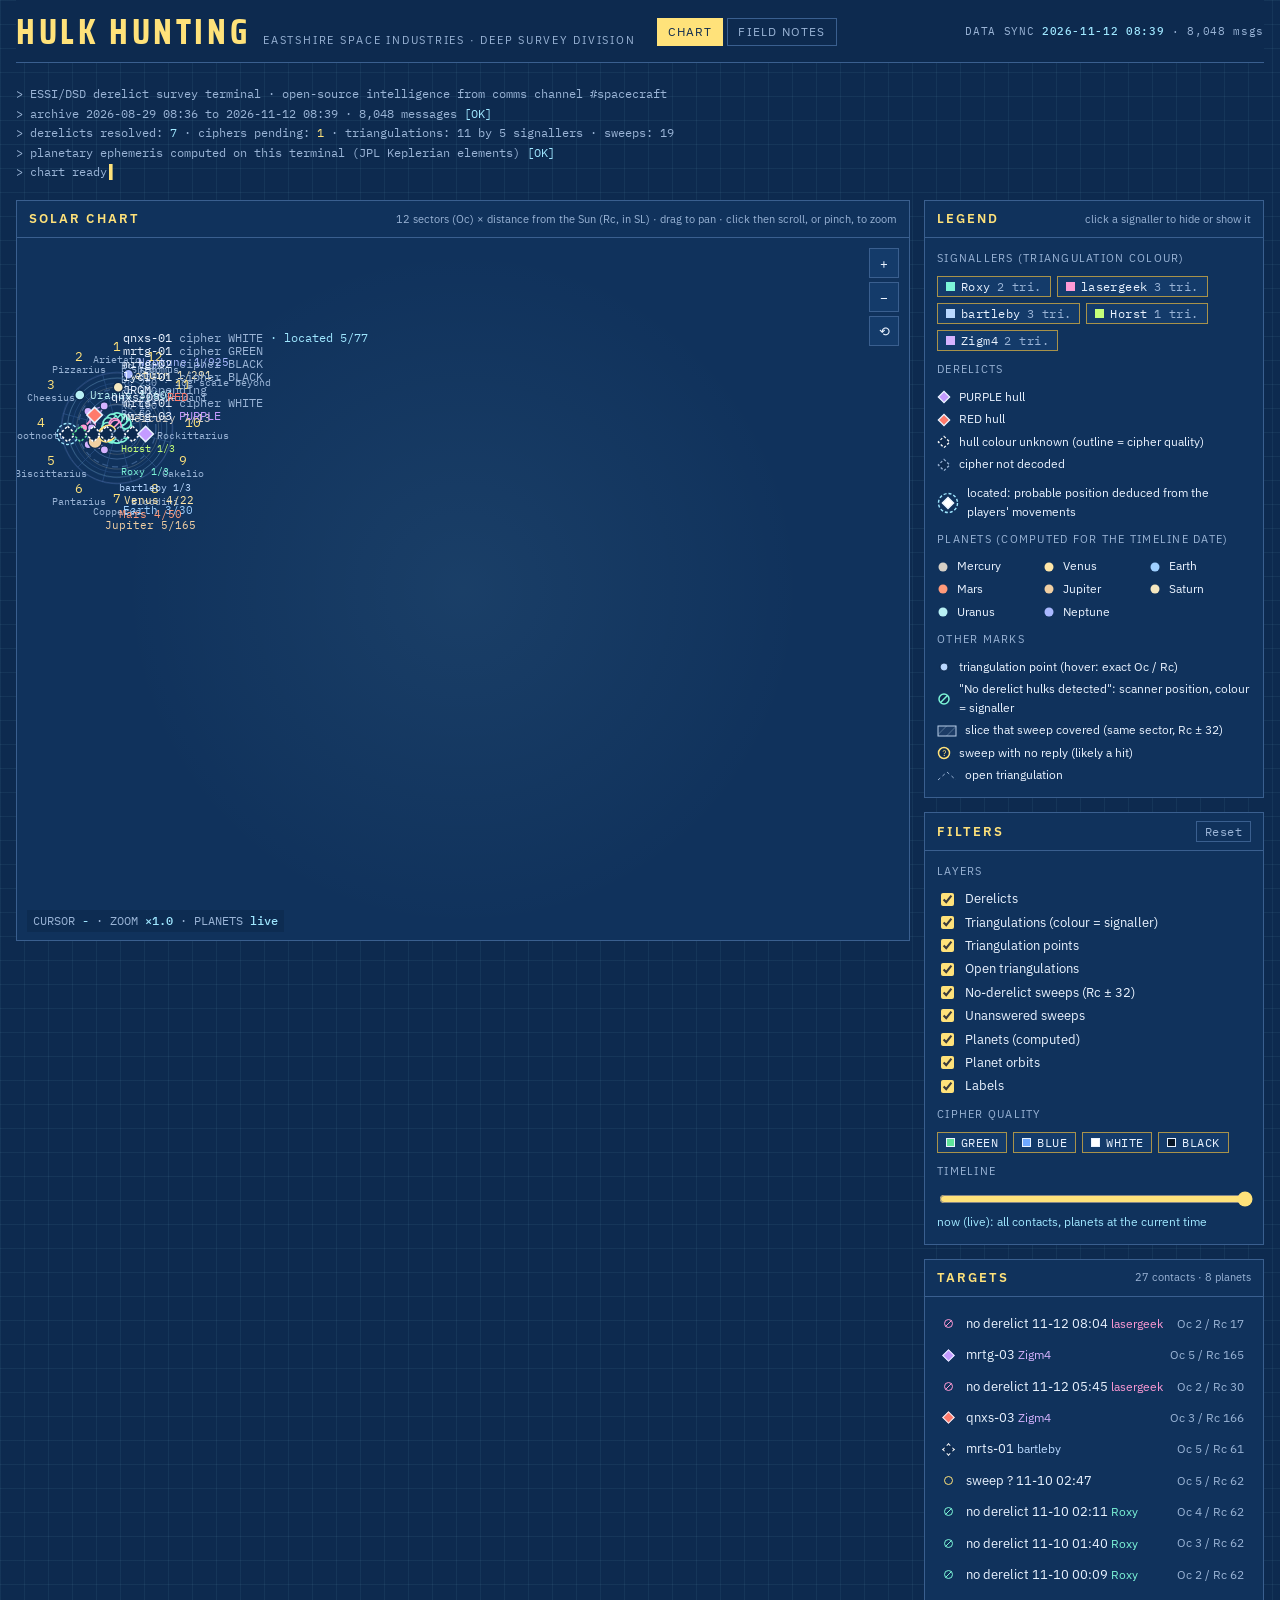
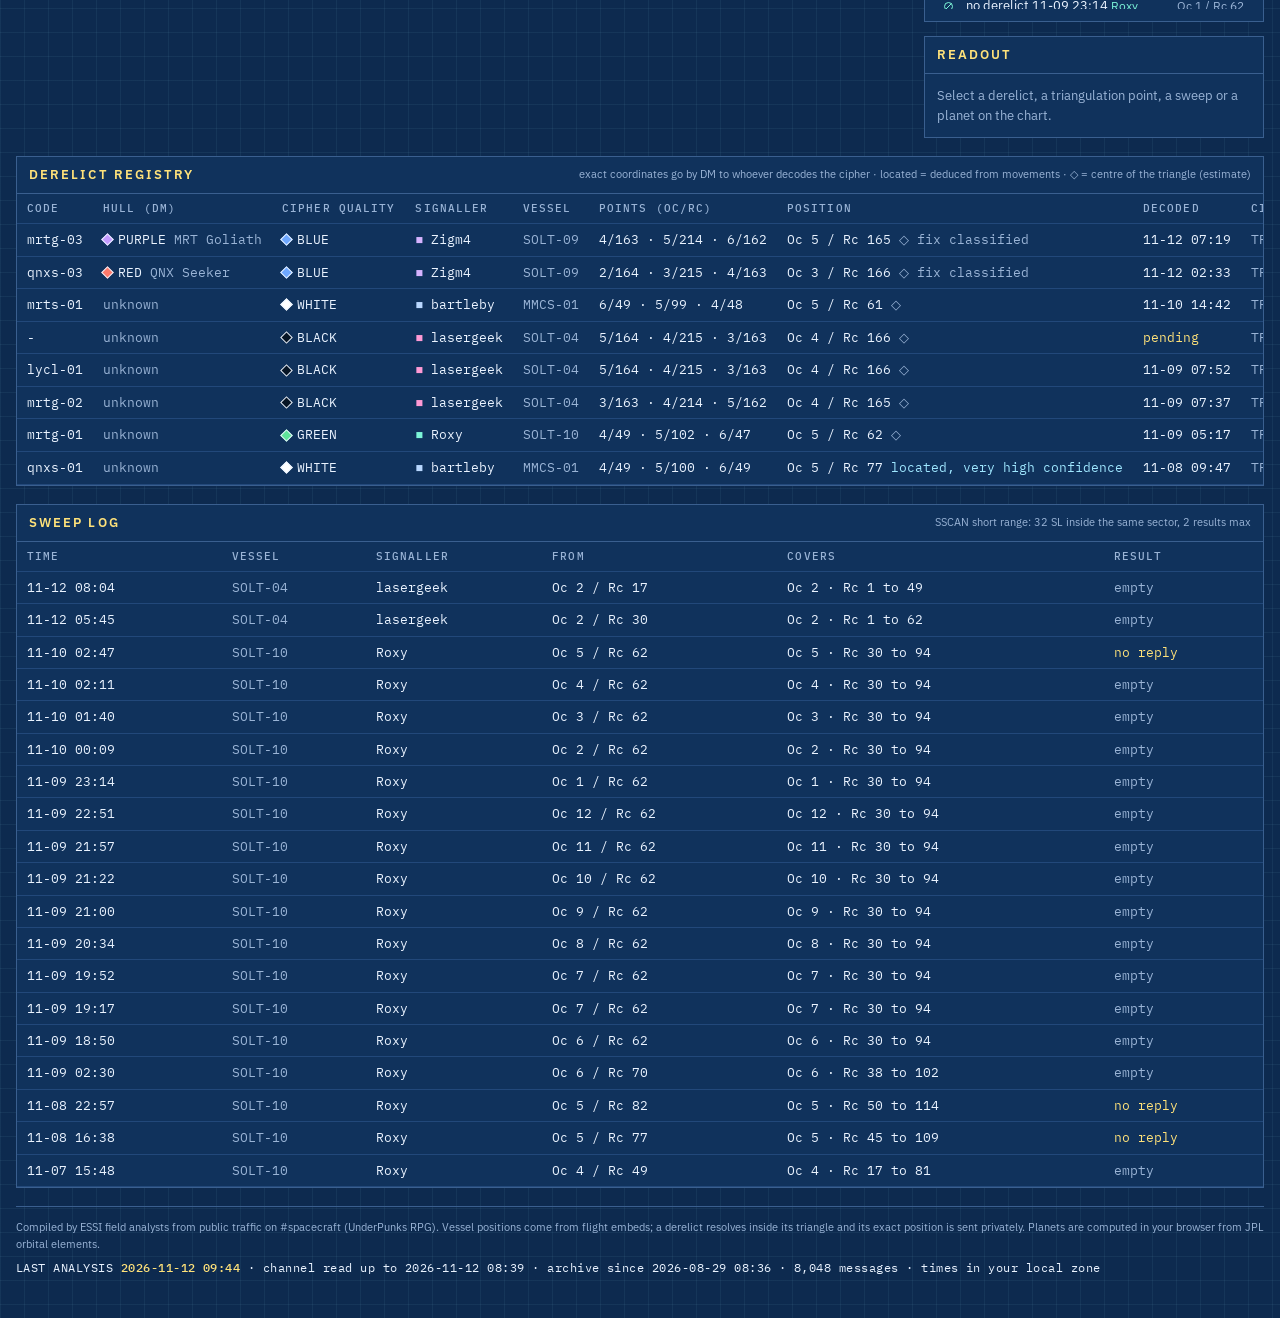
==== commit 9428dd33: "Locate qnxs-01 at Oc 5 / Rc 77 and fit the outer planets in the chart qnxs-01 gets a probable positi" ====
--- a/docs/index.html
+++ b/docs/index.html
@@ -94,6 +94,7 @@
           <div class="chips" id="fp"></div>
           <div class="group-label">Derelicts</div>
           <div class="lgrid" id="lhull"></div>
+          <div class="lgrid"><span class="lg"><svg width="22" height="22" viewBox="0 0 22 22" aria-hidden="true"><rect x="7" y="7" width="8" height="8" transform="rotate(45 11 11)" fill="var(--q-WHITE)" stroke="var(--text)" stroke-width="1.3"/><circle cx="11" cy="11" r="9.5" fill="none" stroke="var(--accent-2)" stroke-width="1.4" stroke-dasharray="3 2"/></svg>located: probable position deduced from the players' movements</span></div>
           <div class="group-label">Planets (computed for the timeline date)</div>
           <div class="lgrid" id="lplanets"></div>
           <div class="group-label">Other marks</div>
@@ -132,7 +133,7 @@
   </div>
 
   <section class="pane" aria-label="Derelict registry">
-    <header><h2>Derelict registry</h2><span class="meta">exact coordinates go by DM to whoever decodes the cipher · ◇ = centre of the triangle (estimate)</span></header>
+    <header><h2>Derelict registry</h2><span class="meta">exact coordinates go by DM to whoever decodes the cipher · located = deduced from movements · ◇ = centre of the triangle (estimate)</span></header>
     <div class="tablebox"><table id="registry"></table></div>
   </section>
 
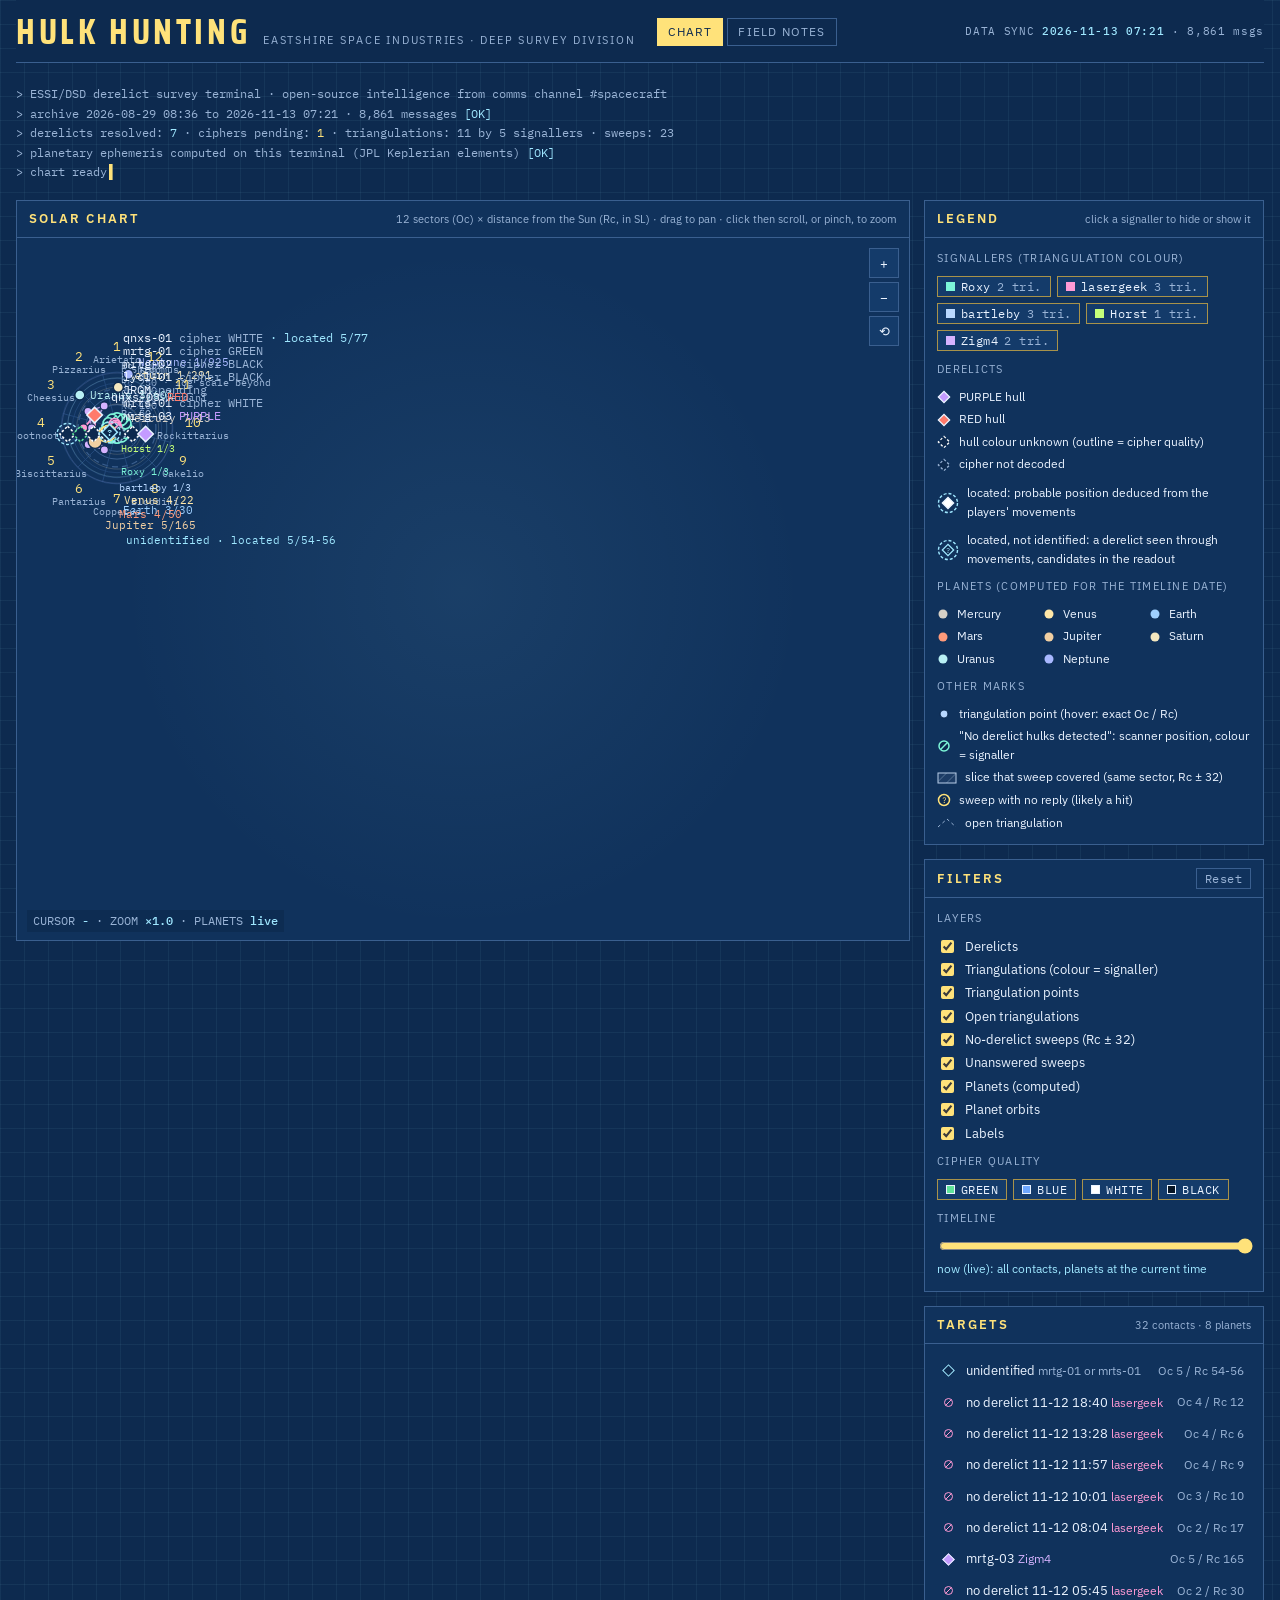
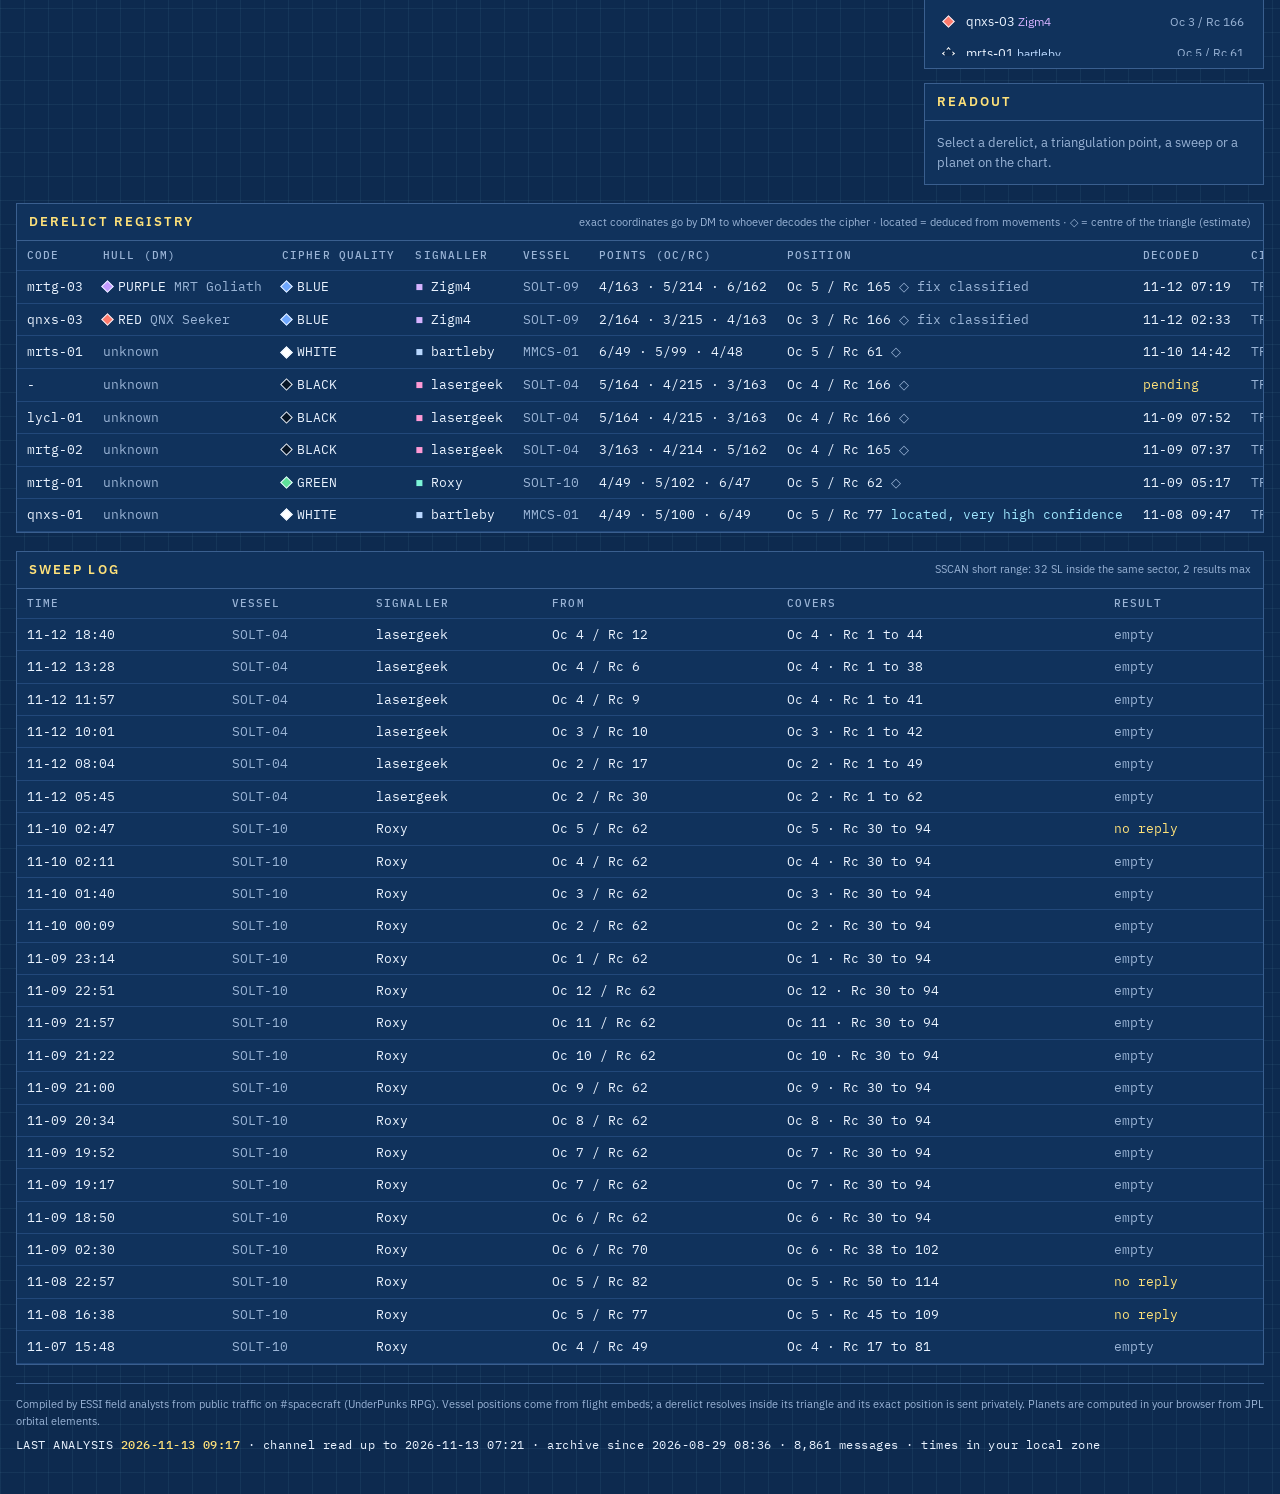
==== commit 023a253a: "Add an unidentified derelict located at Oc 5 / Rc 54-56 Rojostormer exited twice there on 13/11 with" ====
--- a/docs/index.html
+++ b/docs/index.html
@@ -95,6 +95,7 @@
           <div class="group-label">Derelicts</div>
           <div class="lgrid" id="lhull"></div>
           <div class="lgrid"><span class="lg"><svg width="22" height="22" viewBox="0 0 22 22" aria-hidden="true"><rect x="7" y="7" width="8" height="8" transform="rotate(45 11 11)" fill="var(--q-WHITE)" stroke="var(--text)" stroke-width="1.3"/><circle cx="11" cy="11" r="9.5" fill="none" stroke="var(--accent-2)" stroke-width="1.4" stroke-dasharray="3 2"/></svg>located: probable position deduced from the players' movements</span></div>
+          <div class="lgrid"><span class="lg"><svg width="22" height="22" viewBox="0 0 22 22" aria-hidden="true"><rect x="7" y="7" width="8" height="8" transform="rotate(45 11 11)" fill="var(--bg)" stroke="var(--accent-2)" stroke-width="1.3"/><text x="11" y="13.5" text-anchor="middle" font-size="7" fill="var(--accent-2)">?</text><circle cx="11" cy="11" r="9.5" fill="none" stroke="var(--accent-2)" stroke-width="1.4" stroke-dasharray="3 2"/></svg>located, not identified: a derelict seen through movements, candidates in the readout</span></div>
           <div class="group-label">Planets (computed for the timeline date)</div>
           <div class="lgrid" id="lplanets"></div>
           <div class="group-label">Other marks</div>
